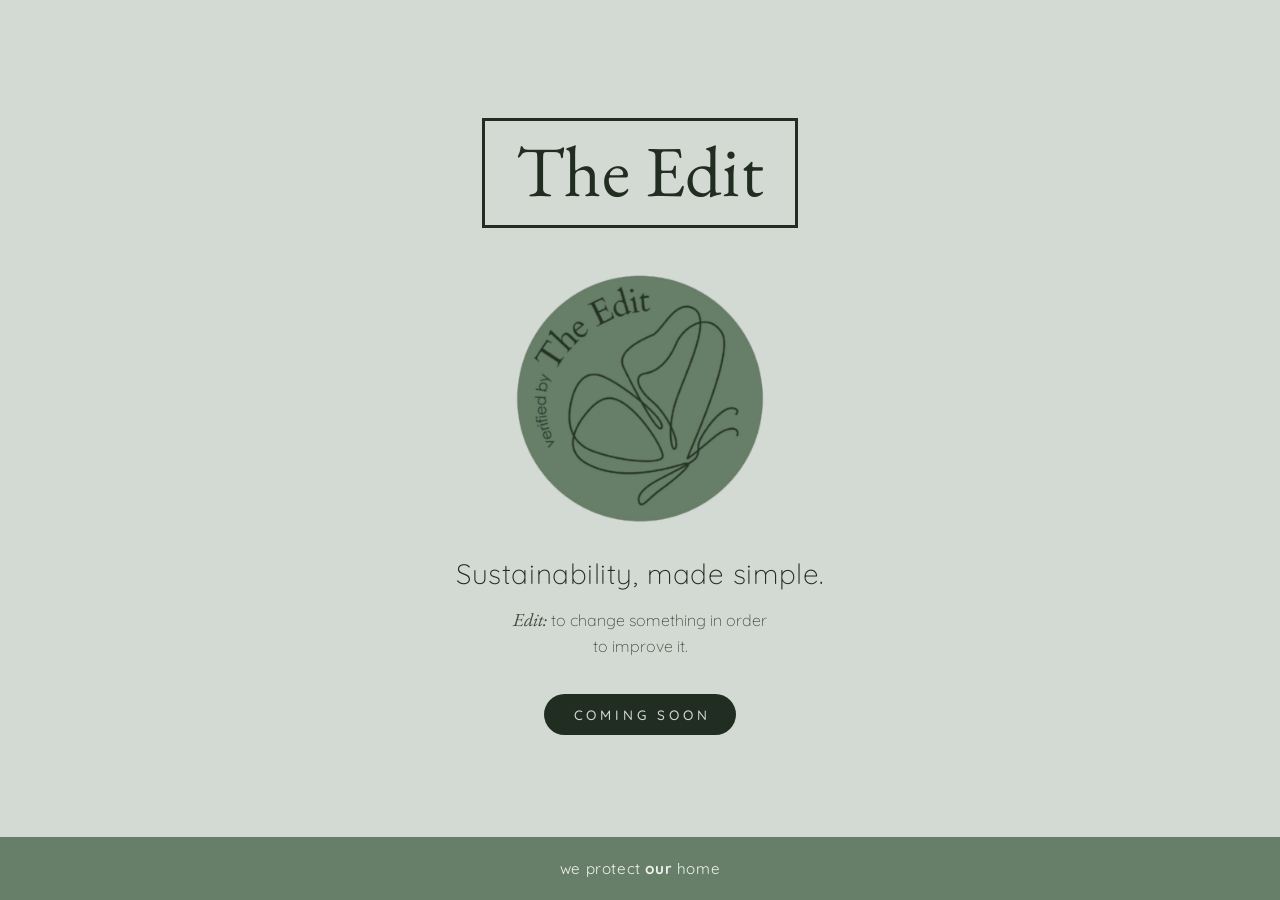
==== index.html @ 185026e1 "Coming soon page for The Edit Co-Authored-By: Claude Fable 5.2 <noreply@anthropic.com> Claude-Sessio" ====
<!doctype html>
<html lang="en">
<head>
<meta charset="utf-8">
<meta name="viewport" content="width=device-width, initial-scale=1">
<title>The Edit | Sustainability, made simple.</title>
<meta name="description" content="The Edit. Sustainability, made simple. Coming soon.">
<meta name="theme-color" content="#D3DAD4">
<link rel="icon" href="seal.png">
<link rel="preconnect" href="https://fonts.googleapis.com">
<link rel="preconnect" href="https://fonts.gstatic.com" crossorigin>
<link href="https://fonts.googleapis.com/css2?family=EB+Garamond:wght@400;500&family=Quicksand:wght@300;400;500&display=swap" rel="stylesheet">
<style>
  :root {
    --sage-pale: #D3DAD4;
    --sage: #677F68;
    --forest: #222D22;
  }
  * { box-sizing: border-box; }
  html, body { height: 100%; margin: 0; }
  body {
    background: var(--sage-pale);
    color: var(--forest);
    font-family: "Quicksand", "Segoe UI", system-ui, sans-serif;
    font-weight: 300;
    display: flex;
    flex-direction: column;
    min-height: 100vh;
  }
  main {
    flex: 1;
    display: flex;
    flex-direction: column;
    align-items: center;
    justify-content: center;
    text-align: center;
    padding: 48px 24px 32px;
  }
  .wordmark {
    font-family: "EB Garamond", Georgia, "Times New Roman", serif;
    font-size: clamp(2.6rem, 9vw, 4.5rem);
    line-height: 1;
    border: 3px solid var(--forest);
    padding: 0.18em 0.42em 0.26em;
    margin: 0;
    font-weight: 400;
    letter-spacing: 0.01em;
  }
  .seal {
    width: min(58vw, 260px);
    height: auto;
    margin: 40px 0 28px;
    border-radius: 50%;
  }
  .tagline {
    font-size: clamp(1.25rem, 4.6vw, 1.75rem);
    margin: 0 0 14px;
    letter-spacing: 0.02em;
  }
  .definition {
    max-width: 30ch;
    margin: 0 auto 34px;
    font-size: 1rem;
    line-height: 1.6;
    color: #3d4b3e;
  }
  .definition em { font-family: "EB Garamond", Georgia, serif; font-size: 1.15em; }
  .soon {
    display: inline-block;
    background: var(--forest);
    color: var(--sage-pale);
    font-size: 0.85rem;
    font-weight: 500;
    letter-spacing: 0.28em;
    text-transform: uppercase;
    padding: 12px 26px 12px 30px;
    border-radius: 999px;
  }
  footer {
    background: var(--sage);
    color: #eef2ee;
    text-align: center;
    padding: 22px 24px;
    font-size: 0.95rem;
    font-weight: 400;
    letter-spacing: 0.04em;
  }
  footer a { color: inherit; text-decoration: none; border-bottom: 1px solid rgba(238,242,238,.5); }
  footer span { display: block; margin-bottom: 6px; font-weight: 300; }
</style>
</head>
<body>
  <main>
    <h1 class="wordmark">The Edit</h1>
    <img class="seal" src="seal.png" width="260" height="260" alt="Verified by The Edit butterfly seal">
    <p class="tagline">Sustainability, made simple.</p>
    <p class="definition"><em>Edit:</em> to change something in order to improve it.</p>
    <div class="soon">Coming soon</div>
  </main>
  <footer>
    we protect <strong>our</strong> home
  </footer>
</body>
</html>
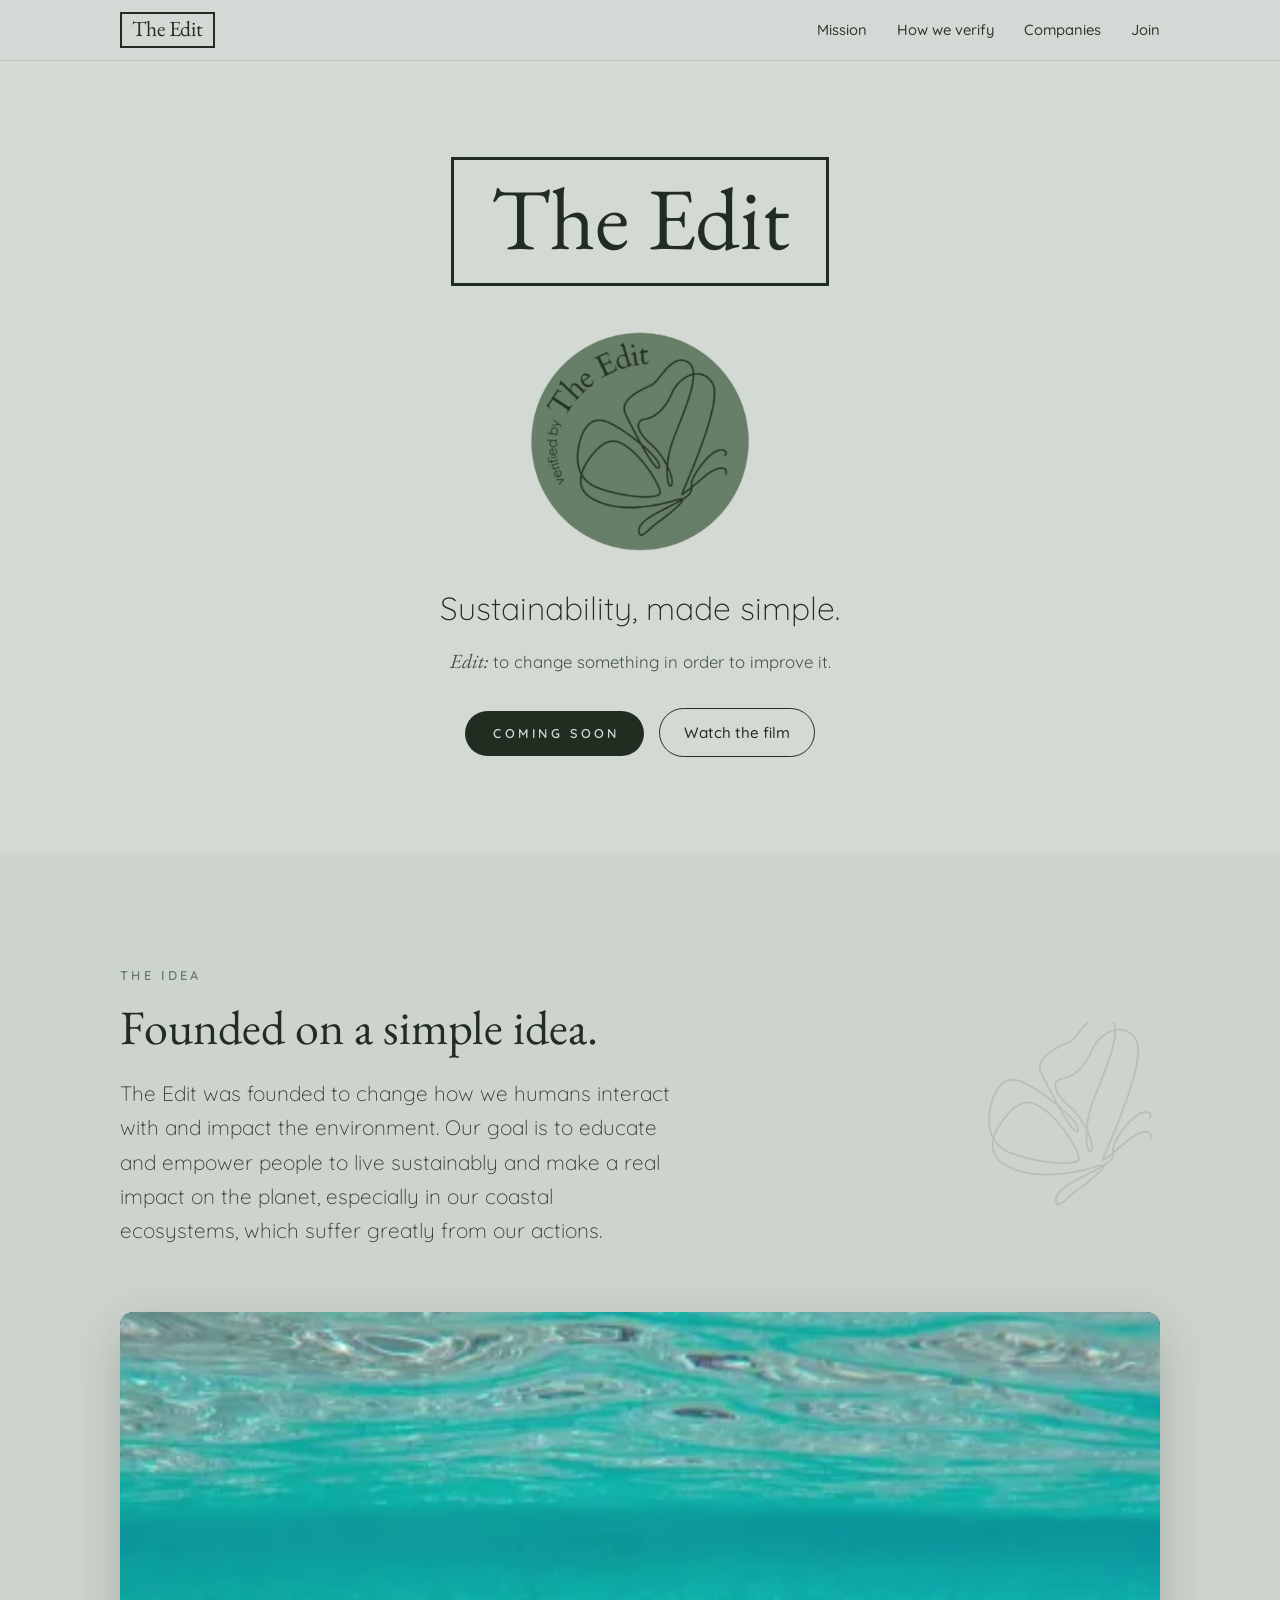
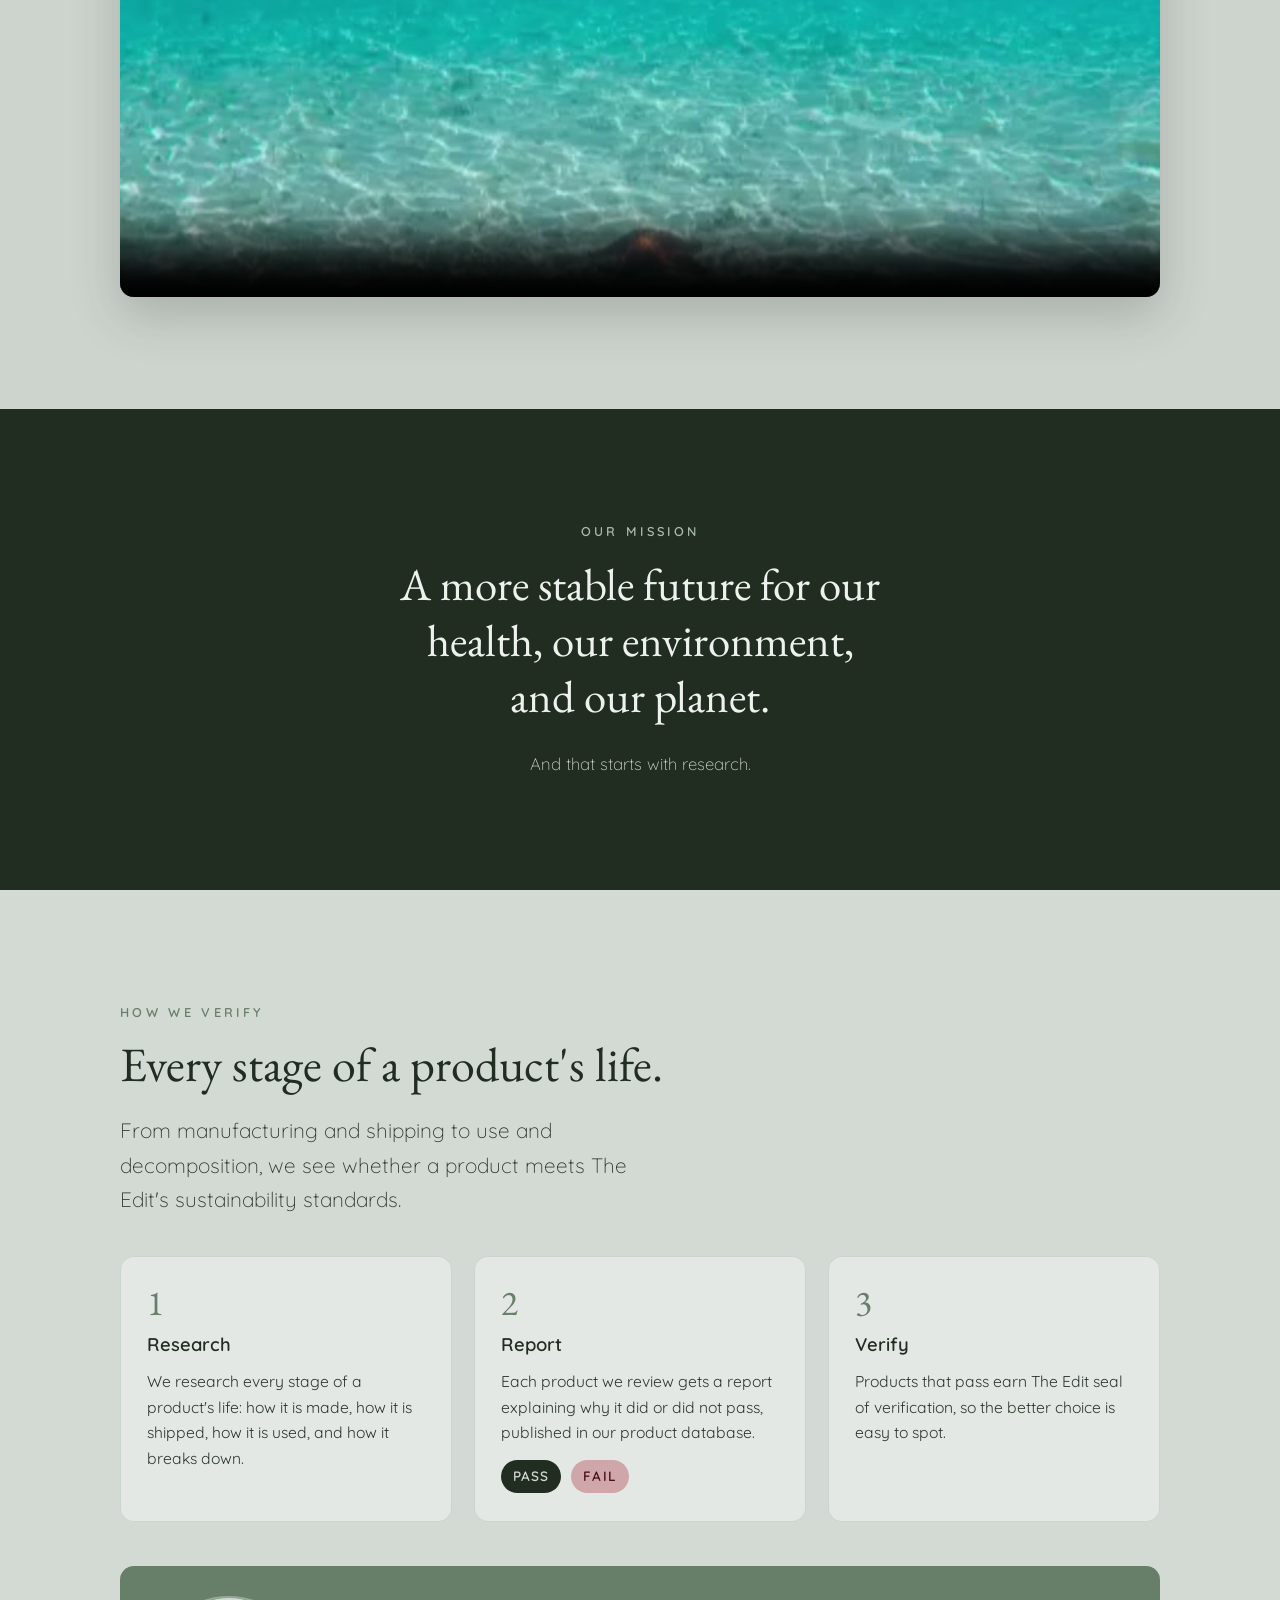
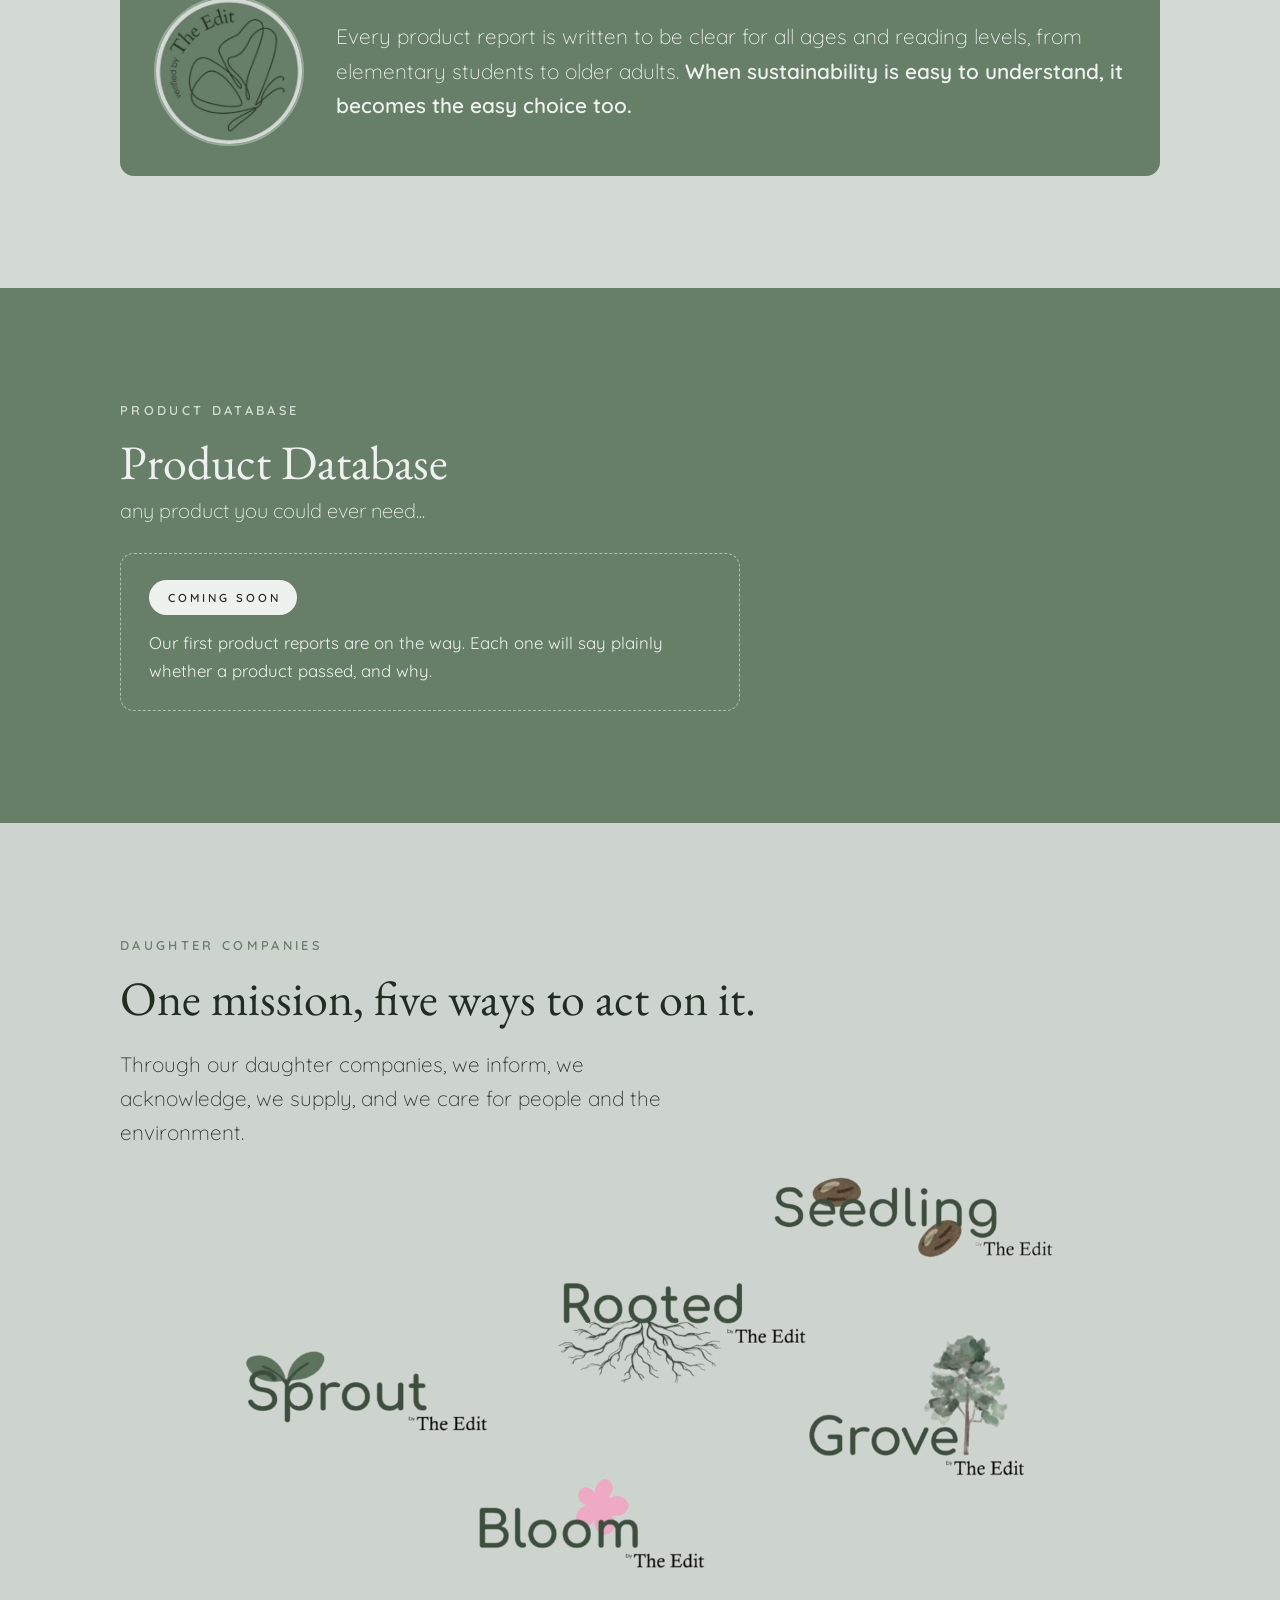
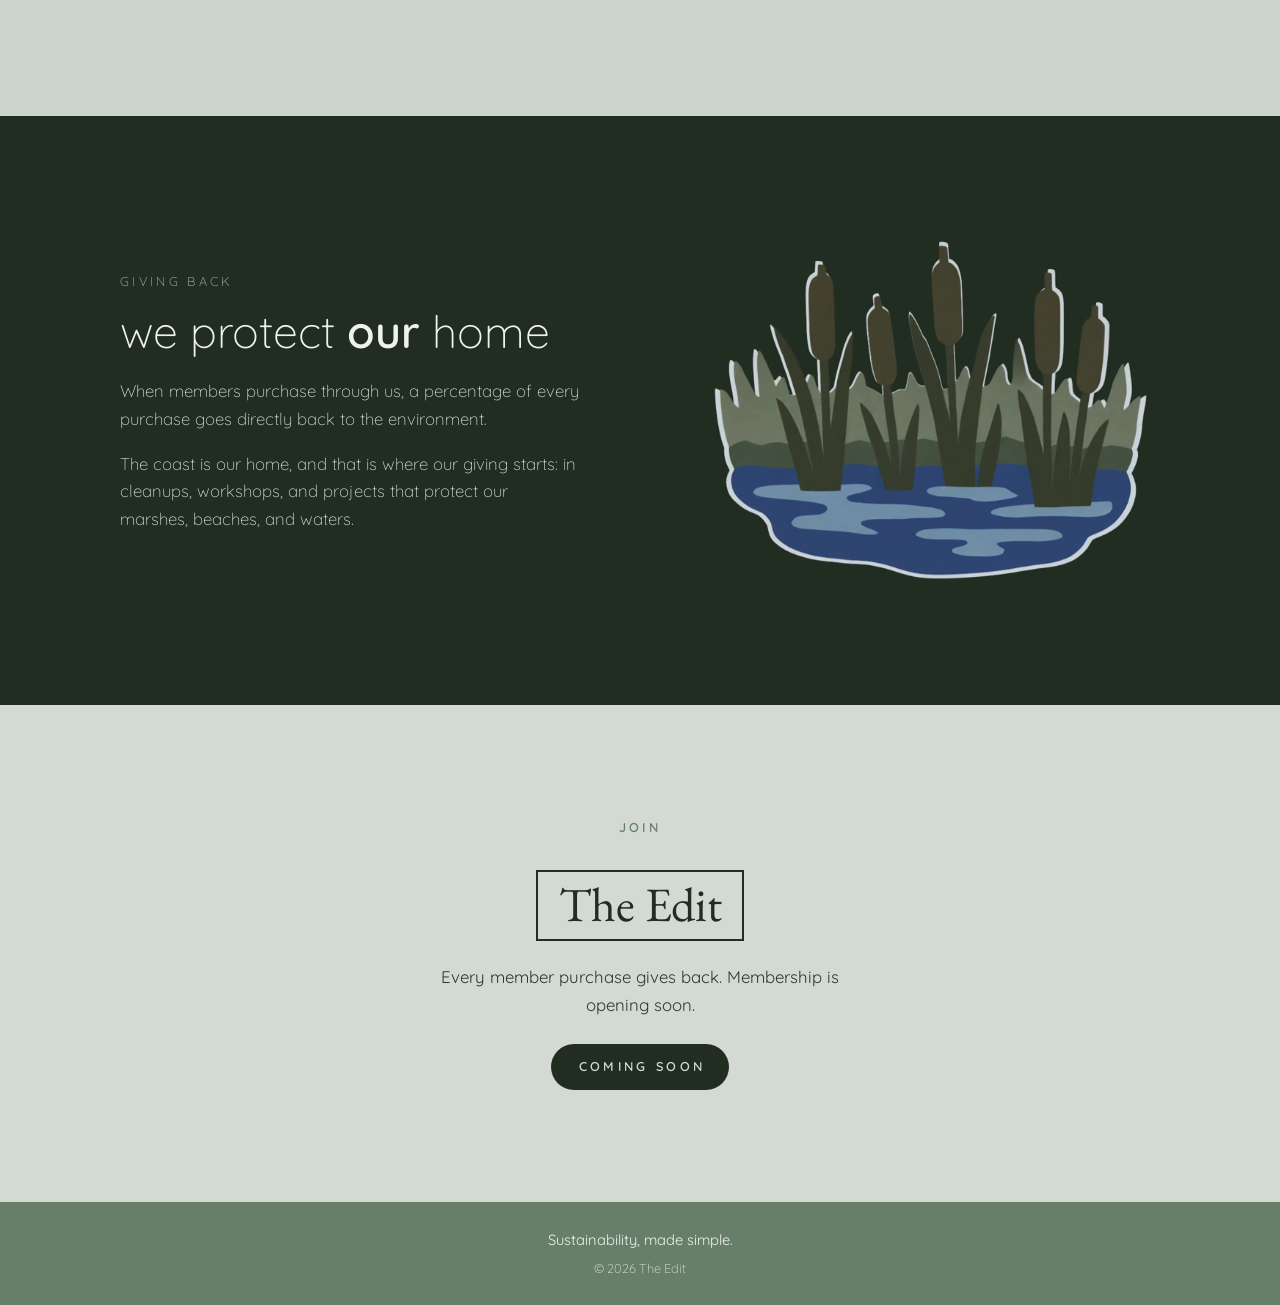
==== commit eb87e881: "Expand into a one-page site with the promo film Co-Authored-By: Claude Fable 5.2 <noreply@anthropic." ====
--- a/index.html
+++ b/index.html
@@ -4,101 +4,337 @@
 <meta charset="utf-8">
 <meta name="viewport" content="width=device-width, initial-scale=1">
 <title>The Edit | Sustainability, made simple.</title>
-<meta name="description" content="The Edit. Sustainability, made simple. Coming soon.">
+<meta name="description" content="The Edit researches every stage of a product's life and reports, in plain language, whether it meets our sustainability standards. Sustainability, made simple.">
 <meta name="theme-color" content="#D3DAD4">
+<meta property="og:title" content="The Edit | Sustainability, made simple.">
+<meta property="og:description" content="To edit is to change something in order to improve it. Coming soon.">
+<meta property="og:image" content="https://www.theeditearth.com/poster.jpg">
+<meta property="og:type" content="website">
 <link rel="icon" href="seal.png">
 <link rel="preconnect" href="https://fonts.googleapis.com">
 <link rel="preconnect" href="https://fonts.gstatic.com" crossorigin>
-<link href="https://fonts.googleapis.com/css2?family=EB+Garamond:wght@400;500&family=Quicksand:wght@300;400;500&display=swap" rel="stylesheet">
+<link href="https://fonts.googleapis.com/css2?family=EB+Garamond:ital,wght@0,400;0,500;1,400&family=Quicksand:wght@300;400;500;600&display=swap" rel="stylesheet">
 <style>
   :root {
     --sage-pale: #D3DAD4;
+    --sage-mist: #CDD4CE;
     --sage: #677F68;
     --forest: #222D22;
+    --ink: #2c382d;
+    --cream: #eef2ee;
+    --serif: "EB Garamond", Georgia, "Times New Roman", serif;
+    --sans: "Quicksand", "Segoe UI", system-ui, sans-serif;
   }
   * { box-sizing: border-box; }
-  html, body { height: 100%; margin: 0; }
+  html { scroll-behavior: smooth; }
   body {
+    margin: 0;
     background: var(--sage-pale);
+    color: var(--ink);
+    font-family: var(--sans);
+    font-weight: 400;
+    line-height: 1.65;
+    font-size: 1.05rem;
+  }
+  img, video { max-width: 100%; height: auto; display: block; }
+  a { color: inherit; }
+  .wrap { width: min(1040px, 100% - 48px); margin: 0 auto; }
+  section { padding: clamp(64px, 10vw, 112px) 0; }
+  h2 {
+    font-family: var(--serif);
+    font-weight: 400;
+    font-size: clamp(2rem, 5.5vw, 3rem);
+    line-height: 1.15;
+    margin: 0 0 20px;
     color: var(--forest);
-    font-family: "Quicksand", "Segoe UI", system-ui, sans-serif;
-    font-weight: 300;
-    display: flex;
-    flex-direction: column;
-    min-height: 100vh;
-  }
-  main {
-    flex: 1;
-    display: flex;
-    flex-direction: column;
-    align-items: center;
-    justify-content: center;
-    text-align: center;
-    padding: 48px 24px 32px;
-  }
+  }
+  .eyebrow {
+    font-size: 0.8rem;
+    font-weight: 600;
+    letter-spacing: 0.26em;
+    text-transform: uppercase;
+    color: var(--sage);
+    margin: 0 0 14px;
+  }
+  .lede { font-size: clamp(1.1rem, 2.6vw, 1.3rem); font-weight: 300; max-width: 46ch; }
+
+  /* Header */
+  header {
+    position: sticky; top: 0; z-index: 10;
+    background: rgba(211, 218, 212, 0.92);
+    backdrop-filter: blur(8px);
+    border-bottom: 1px solid rgba(34, 45, 34, 0.12);
+  }
+  header .wrap { display: flex; align-items: center; justify-content: space-between; gap: 16px; padding: 12px 0; }
+  .mark {
+    font-family: var(--serif);
+    font-size: 1.35rem; line-height: 1;
+    border: 2px solid var(--forest);
+    padding: 4px 10px 6px;
+    color: var(--forest);
+    text-decoration: none;
+    white-space: nowrap;
+  }
+  nav { display: flex; gap: clamp(14px, 3vw, 30px); font-size: 0.92rem; font-weight: 500; }
+  nav a { text-decoration: none; color: var(--ink); }
+  nav a:hover { color: var(--sage); }
+  @media (max-width: 640px) { nav a.opt { display: none; } }
+
+  /* Hero */
+  .hero { text-align: center; padding-top: clamp(56px, 9vw, 96px); padding-bottom: clamp(56px, 9vw, 96px); }
   .wordmark {
-    font-family: "EB Garamond", Georgia, "Times New Roman", serif;
-    font-size: clamp(2.6rem, 9vw, 4.5rem);
+    display: inline-block;
+    font-family: var(--serif);
+    font-weight: 400;
+    font-size: clamp(3rem, 11vw, 5.5rem);
     line-height: 1;
+    color: var(--forest);
     border: 3px solid var(--forest);
-    padding: 0.18em 0.42em 0.26em;
+    padding: 0.16em 0.42em 0.24em;
     margin: 0;
-    font-weight: 400;
-    letter-spacing: 0.01em;
-  }
-  .seal {
-    width: min(58vw, 260px);
-    height: auto;
-    margin: 40px 0 28px;
-    border-radius: 50%;
-  }
-  .tagline {
-    font-size: clamp(1.25rem, 4.6vw, 1.75rem);
-    margin: 0 0 14px;
-    letter-spacing: 0.02em;
-  }
-  .definition {
-    max-width: 30ch;
-    margin: 0 auto 34px;
-    font-size: 1rem;
-    line-height: 1.6;
-    color: #3d4b3e;
-  }
-  .definition em { font-family: "EB Garamond", Georgia, serif; font-size: 1.15em; }
-  .soon {
+  }
+  .hero .seal { width: min(52vw, 230px); border-radius: 50%; margin: 40px auto 26px; }
+  .tagline { font-size: clamp(1.4rem, 5vw, 2rem); font-weight: 300; margin: 0 0 10px; color: var(--forest); }
+  .definition { margin: 0 auto 30px; color: #46554a; }
+  .definition em { font-family: var(--serif); font-size: 1.2em; }
+  .pill {
     display: inline-block;
+    background: var(--forest); color: var(--sage-pale);
+    font-size: 0.8rem; font-weight: 600; letter-spacing: 0.26em; text-transform: uppercase;
+    padding: 12px 24px 12px 28px; border-radius: 999px;
+  }
+  .btn {
+    display: inline-block; text-decoration: none;
+    border: 1.5px solid var(--forest); color: var(--forest);
+    font-weight: 500; font-size: 0.95rem;
+    padding: 11px 24px; border-radius: 999px; margin-left: 10px;
+  }
+  .btn:hover { background: var(--forest); color: var(--sage-pale); }
+  @media (max-width: 420px) { .btn { margin: 14px 0 0; } .hero .actions { display: flex; flex-direction: column; align-items: center; } }
+
+  /* Idea + video */
+  .idea { background: var(--sage-mist); }
+  .idea .grid { display: grid; grid-template-columns: 1fr 180px; gap: 40px; align-items: center; }
+  @media (max-width: 720px) { .idea .grid { grid-template-columns: 1fr; } .idea .butterfly { display: none; } }
+  .video-frame {
+    margin-top: 44px;
+    border-radius: 14px; overflow: hidden;
     background: var(--forest);
-    color: var(--sage-pale);
-    font-size: 0.85rem;
-    font-weight: 500;
-    letter-spacing: 0.28em;
-    text-transform: uppercase;
-    padding: 12px 26px 12px 30px;
-    border-radius: 999px;
-  }
-  footer {
-    background: var(--sage);
-    color: #eef2ee;
-    text-align: center;
-    padding: 22px 24px;
-    font-size: 0.95rem;
-    font-weight: 400;
-    letter-spacing: 0.04em;
-  }
-  footer a { color: inherit; text-decoration: none; border-bottom: 1px solid rgba(238,242,238,.5); }
-  footer span { display: block; margin-bottom: 6px; font-weight: 300; }
+    box-shadow: 0 18px 50px rgba(34, 45, 34, 0.22);
+  }
+  .video-frame video { width: 100%; aspect-ratio: 16 / 9; }
+
+  /* Mission */
+  .mission { background: var(--forest); color: var(--cream); text-align: center; }
+  .mission .eyebrow { color: #a9bcaa; }
+  .mission blockquote {
+    font-family: var(--serif);
+    font-size: clamp(1.7rem, 5vw, 2.8rem);
+    line-height: 1.25; margin: 0 auto; max-width: 22ch;
+  }
+  .mission p.sub { margin: 26px auto 0; max-width: 52ch; font-weight: 300; color: #cfd8d0; }
+
+  /* Verify */
+  .steps { display: grid; grid-template-columns: repeat(3, 1fr); gap: 22px; margin-top: 40px; }
+  @media (max-width: 800px) { .steps { grid-template-columns: 1fr; } }
+  .step {
+    background: rgba(255, 255, 255, 0.38);
+    border: 1px solid rgba(34, 45, 34, 0.1);
+    border-radius: 14px; padding: 28px 26px;
+  }
+  .step .num { font-family: var(--serif); font-size: 2.2rem; line-height: 1; color: var(--sage); }
+  .step h3 { margin: 10px 0 8px; font-size: 1.15rem; font-weight: 600; color: var(--forest); }
+  .step p { margin: 0; font-size: 0.98rem; }
+  .verdicts { display: flex; gap: 10px; margin-top: 14px; font-weight: 600; font-size: 0.85rem; letter-spacing: 0.08em; text-transform: uppercase; }
+  .verdicts span { padding: 5px 12px; border-radius: 999px; }
+  .pass { background: var(--forest); color: var(--sage-pale); }
+  .fail { background: #cfa6aa; color: #4a0f17; }
+  .plain {
+    margin-top: 44px; display: grid; grid-template-columns: 150px 1fr; gap: 32px; align-items: center;
+    background: var(--sage); color: var(--cream); border-radius: 14px; padding: 30px 34px;
+  }
+  .plain img { border-radius: 50%; border: 2px solid rgba(238, 242, 238, 0.35); }
+  .plain p { margin: 0; font-size: clamp(1.1rem, 2.6vw, 1.3rem); font-weight: 300; }
+  .plain strong { font-weight: 600; }
+  @media (max-width: 640px) { .plain { grid-template-columns: 1fr; text-align: center; } .plain img { width: 130px; margin: 0 auto; } }
+
+  /* Database */
+  .database { background: var(--sage); color: var(--cream); }
+  .database h2 { color: var(--cream); margin-bottom: 4px; }
+  .database .eyebrow { color: #d5dfd6; }
+  .database .sub { font-size: 1.25rem; font-weight: 300; margin: 0 0 26px; }
+  .soon-card {
+    border: 1.5px dashed rgba(238, 242, 238, 0.55); border-radius: 14px;
+    padding: 26px 28px; max-width: 620px;
+  }
+  .soon-card p { margin: 0; }
+  .soon-card .pill { background: var(--cream); color: var(--forest); margin-bottom: 14px; padding: 8px 16px 8px 19px; font-size: 0.72rem; }
+
+  /* Daughter companies */
+  .daughters { background: var(--sage-mist); }
+  .daughters img { margin: 26px auto 0; width: min(100%, 900px); }
+  .verbs { display: flex; flex-wrap: wrap; gap: 10px; margin-top: 18px; padding: 0; list-style: none; }
+  .verbs li { border: 1.5px solid var(--sage); color: var(--forest); border-radius: 999px; padding: 6px 18px; font-weight: 500; font-size: 0.95rem; }
+
+  /* Home / giving */
+  .home { background: var(--forest); color: var(--cream); }
+  .home .grid { display: grid; grid-template-columns: 1.2fr 1fr; gap: 40px; align-items: center; }
+  @media (max-width: 760px) { .home .grid { grid-template-columns: 1fr; } .home img { width: 70%; margin: 0 auto; } }
+  .home h2 { color: var(--cream); font-family: var(--sans); font-weight: 300; font-size: clamp(1.8rem, 5.4vw, 2.8rem); }
+  .home h2 strong { font-weight: 600; }
+  .home p { font-weight: 300; color: #cfd8d0; max-width: 46ch; }
+  .home .eyebrow { color: #a9bcaa; }
+
+  /* Join */
+  .join { text-align: center; }
+  .join .mark-lg {
+    display: inline-block; font-family: var(--serif); font-size: clamp(2rem, 7vw, 3rem); line-height: 1;
+    border: 2.5px solid var(--forest); padding: 0.16em 0.42em 0.24em; color: var(--forest); margin: 6px 0 22px;
+  }
+  .join p { max-width: 44ch; margin: 0 auto 26px; }
+
+  footer { background: var(--sage); color: var(--cream); text-align: center; padding: 26px 24px; font-size: 0.92rem; }
+  footer p { margin: 0; }
+  footer .small { margin-top: 6px; font-size: 0.8rem; font-weight: 300; opacity: 0.85; }
 </style>
 </head>
 <body>
-  <main>
-    <h1 class="wordmark">The Edit</h1>
-    <img class="seal" src="seal.png" width="260" height="260" alt="Verified by The Edit butterfly seal">
-    <p class="tagline">Sustainability, made simple.</p>
-    <p class="definition"><em>Edit:</em> to change something in order to improve it.</p>
-    <div class="soon">Coming soon</div>
-  </main>
-  <footer>
-    we protect <strong>our</strong> home
-  </footer>
+
+<header>
+  <div class="wrap">
+    <a class="mark" href="#top">The Edit</a>
+    <nav aria-label="Sections">
+      <a href="#mission">Mission</a>
+      <a href="#verify">How we verify</a>
+      <a class="opt" href="#companies">Companies</a>
+      <a href="#join">Join</a>
+    </nav>
+  </div>
+</header>
+
+<main id="top">
+
+  <section class="hero">
+    <div class="wrap">
+      <h1 class="wordmark">The Edit</h1>
+      <img class="seal" src="seal.png" width="230" height="230" alt="Verified by The Edit butterfly seal">
+      <p class="tagline">Sustainability, made simple.</p>
+      <p class="definition"><em>Edit:</em> to change something in order to improve it.</p>
+      <div class="actions">
+        <span class="pill">Coming soon</span>
+        <a class="btn" href="#watch">Watch the film</a>
+      </div>
+    </div>
+  </section>
+
+  <section class="idea" id="watch">
+    <div class="wrap">
+      <div class="grid">
+        <div>
+          <p class="eyebrow">The idea</p>
+          <h2>Founded on a simple idea.</h2>
+          <p class="lede">The Edit was founded to change how we humans interact with and impact the environment. Our goal is to educate and empower people to live sustainably and make a real impact on the planet, especially in our coastal ecosystems, which suffer greatly from our actions.</p>
+        </div>
+        <img class="butterfly" src="butterfly.png" width="180" height="189" alt="" aria-hidden="true">
+      </div>
+      <div class="video-frame">
+        <video controls preload="metadata" playsinline poster="poster.jpg">
+          <source src="the-edit.mp4" type="video/mp4">
+        </video>
+      </div>
+    </div>
+  </section>
+
+  <section class="mission" id="mission">
+    <div class="wrap">
+      <p class="eyebrow">Our mission</p>
+      <blockquote>A more stable future for our health, our environment, and our planet.</blockquote>
+      <p class="sub">And that starts with research.</p>
+    </div>
+  </section>
+
+  <section id="verify">
+    <div class="wrap">
+      <p class="eyebrow">How we verify</p>
+      <h2>Every stage of a product's life.</h2>
+      <p class="lede">From manufacturing and shipping to use and decomposition, we see whether a product meets The Edit's sustainability standards.</p>
+
+      <div class="steps">
+        <div class="step">
+          <div class="num">1</div>
+          <h3>Research</h3>
+          <p>We research every stage of a product's life: how it is made, how it is shipped, how it is used, and how it breaks down.</p>
+        </div>
+        <div class="step">
+          <div class="num">2</div>
+          <h3>Report</h3>
+          <p>Each product we review gets a report explaining why it did or did not pass, published in our product database.</p>
+          <div class="verdicts"><span class="pass">Pass</span><span class="fail">Fail</span></div>
+        </div>
+        <div class="step">
+          <div class="num">3</div>
+          <h3>Verify</h3>
+          <p>Products that pass earn The Edit seal of verification, so the better choice is easy to spot.</p>
+        </div>
+      </div>
+
+      <div class="plain">
+        <img src="seal.png" width="150" height="150" alt="The Edit seal of verification">
+        <p>Every product report is written to be clear for all ages and reading levels, from elementary students to older adults. <strong>When sustainability is easy to understand, it becomes the easy choice too.</strong></p>
+      </div>
+    </div>
+  </section>
+
+  <section class="database" id="database">
+    <div class="wrap">
+      <p class="eyebrow">Product database</p>
+      <h2>Product Database</h2>
+      <p class="sub">any product you could ever need...</p>
+      <div class="soon-card">
+        <span class="pill">Coming soon</span>
+        <p>Our first product reports are on the way. Each one will say plainly whether a product passed, and why.</p>
+      </div>
+    </div>
+  </section>
+
+  <section class="daughters" id="companies">
+    <div class="wrap">
+      <p class="eyebrow">Daughter companies</p>
+      <h2>One mission, five ways to act on it.</h2>
+      <p class="lede">Through our daughter companies, we inform, we acknowledge, we supply, and we care for people and the environment.</p>
+      <img src="daughter-companies.png" width="1400" height="666" alt="Sprout by The Edit, Rooted by The Edit, Seedling by The Edit, Grove by The Edit, and Bloom by The Edit">
+    </div>
+  </section>
+
+  <section class="home" id="home">
+    <div class="wrap">
+      <div class="grid">
+        <div>
+          <p class="eyebrow">Giving back</p>
+          <h2>we protect <strong>our</strong> home</h2>
+          <p>When members purchase through us, a percentage of every purchase goes directly back to the environment.</p>
+          <p>The coast is our home, and that is where our giving starts: in cleanups, workshops, and projects that protect our marshes, beaches, and waters.</p>
+        </div>
+        <img src="marsh.png" width="620" height="498" alt="Illustration of cattails growing in a coastal marsh">
+      </div>
+    </div>
+  </section>
+
+  <section class="join" id="join">
+    <div class="wrap">
+      <p class="eyebrow">Join</p>
+      <div class="mark-lg">The Edit</div>
+      <p>Every member purchase gives back. Membership is opening soon.</p>
+      <span class="pill">Coming soon</span>
+    </div>
+  </section>
+
+</main>
+
+<footer>
+  <p>Sustainability, made simple.</p>
+  <p class="small">&copy; 2026 The Edit</p>
+</footer>
+
 </body>
 </html>
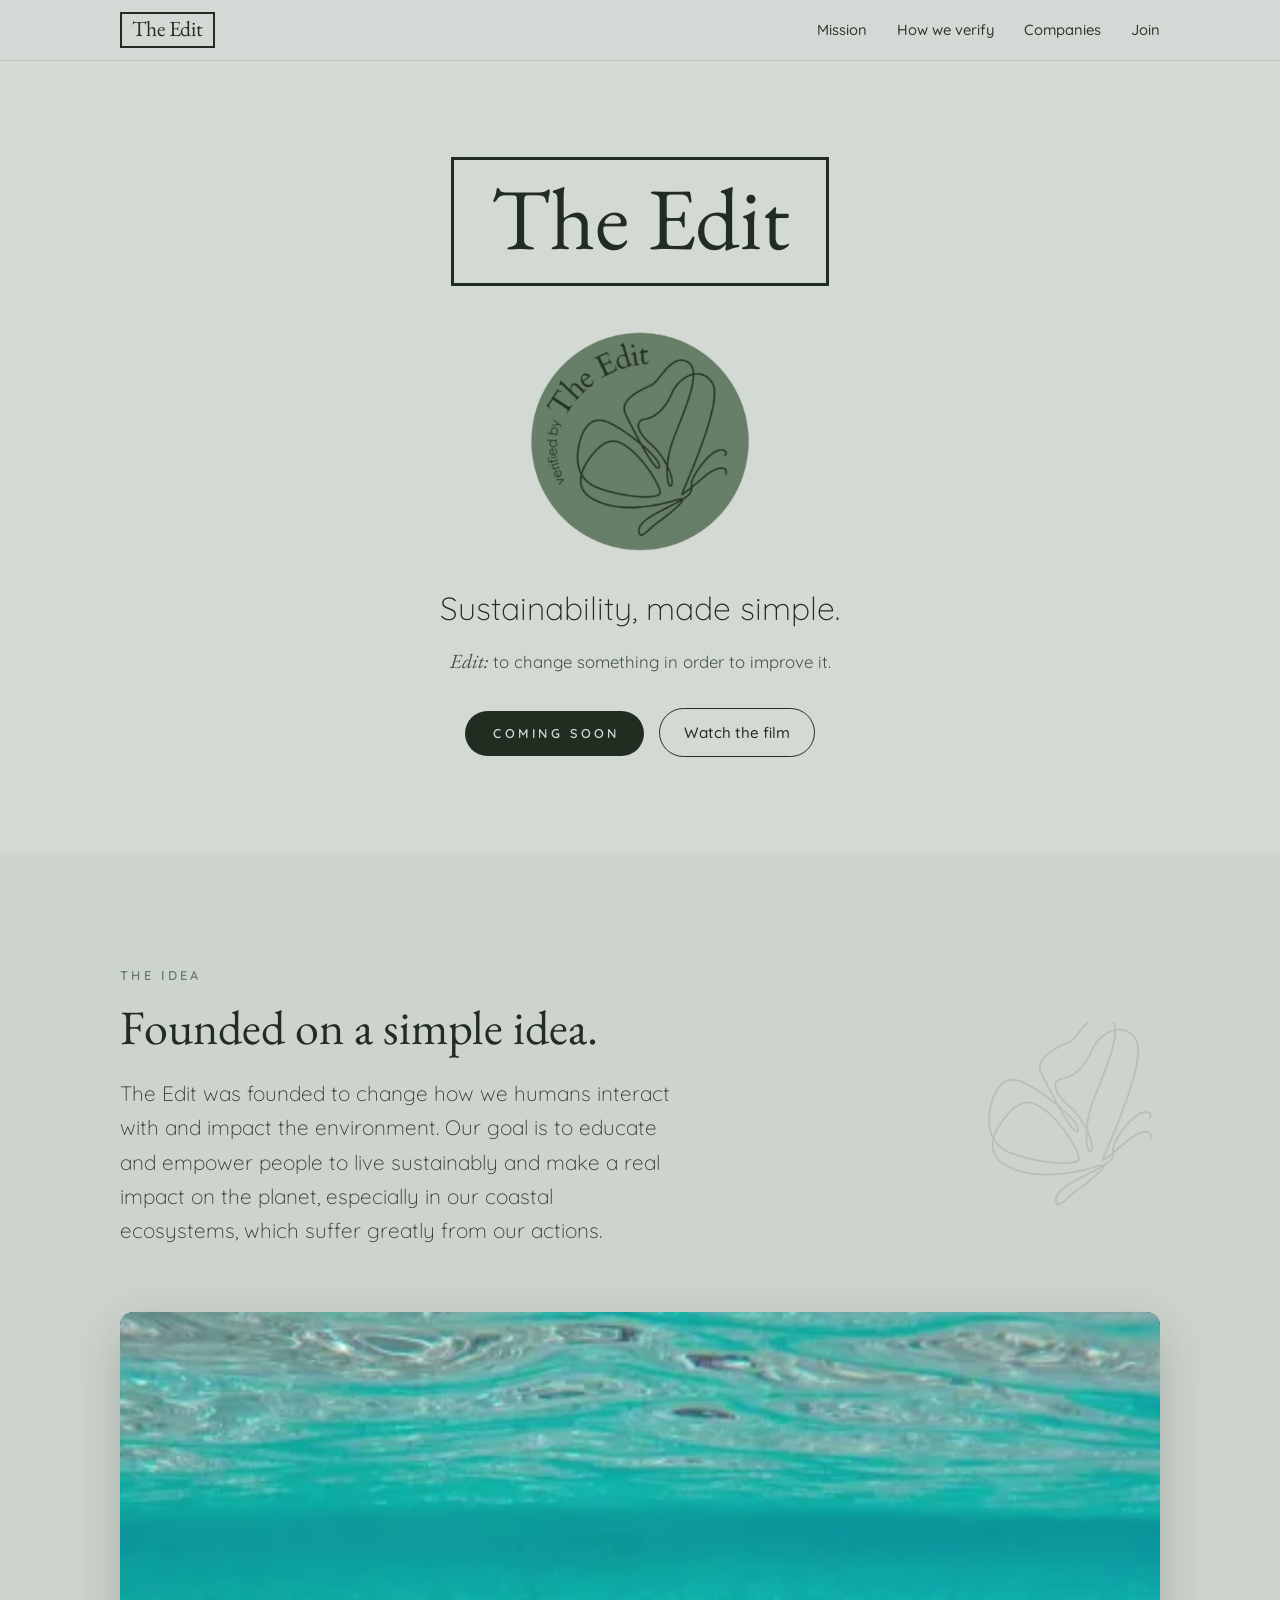
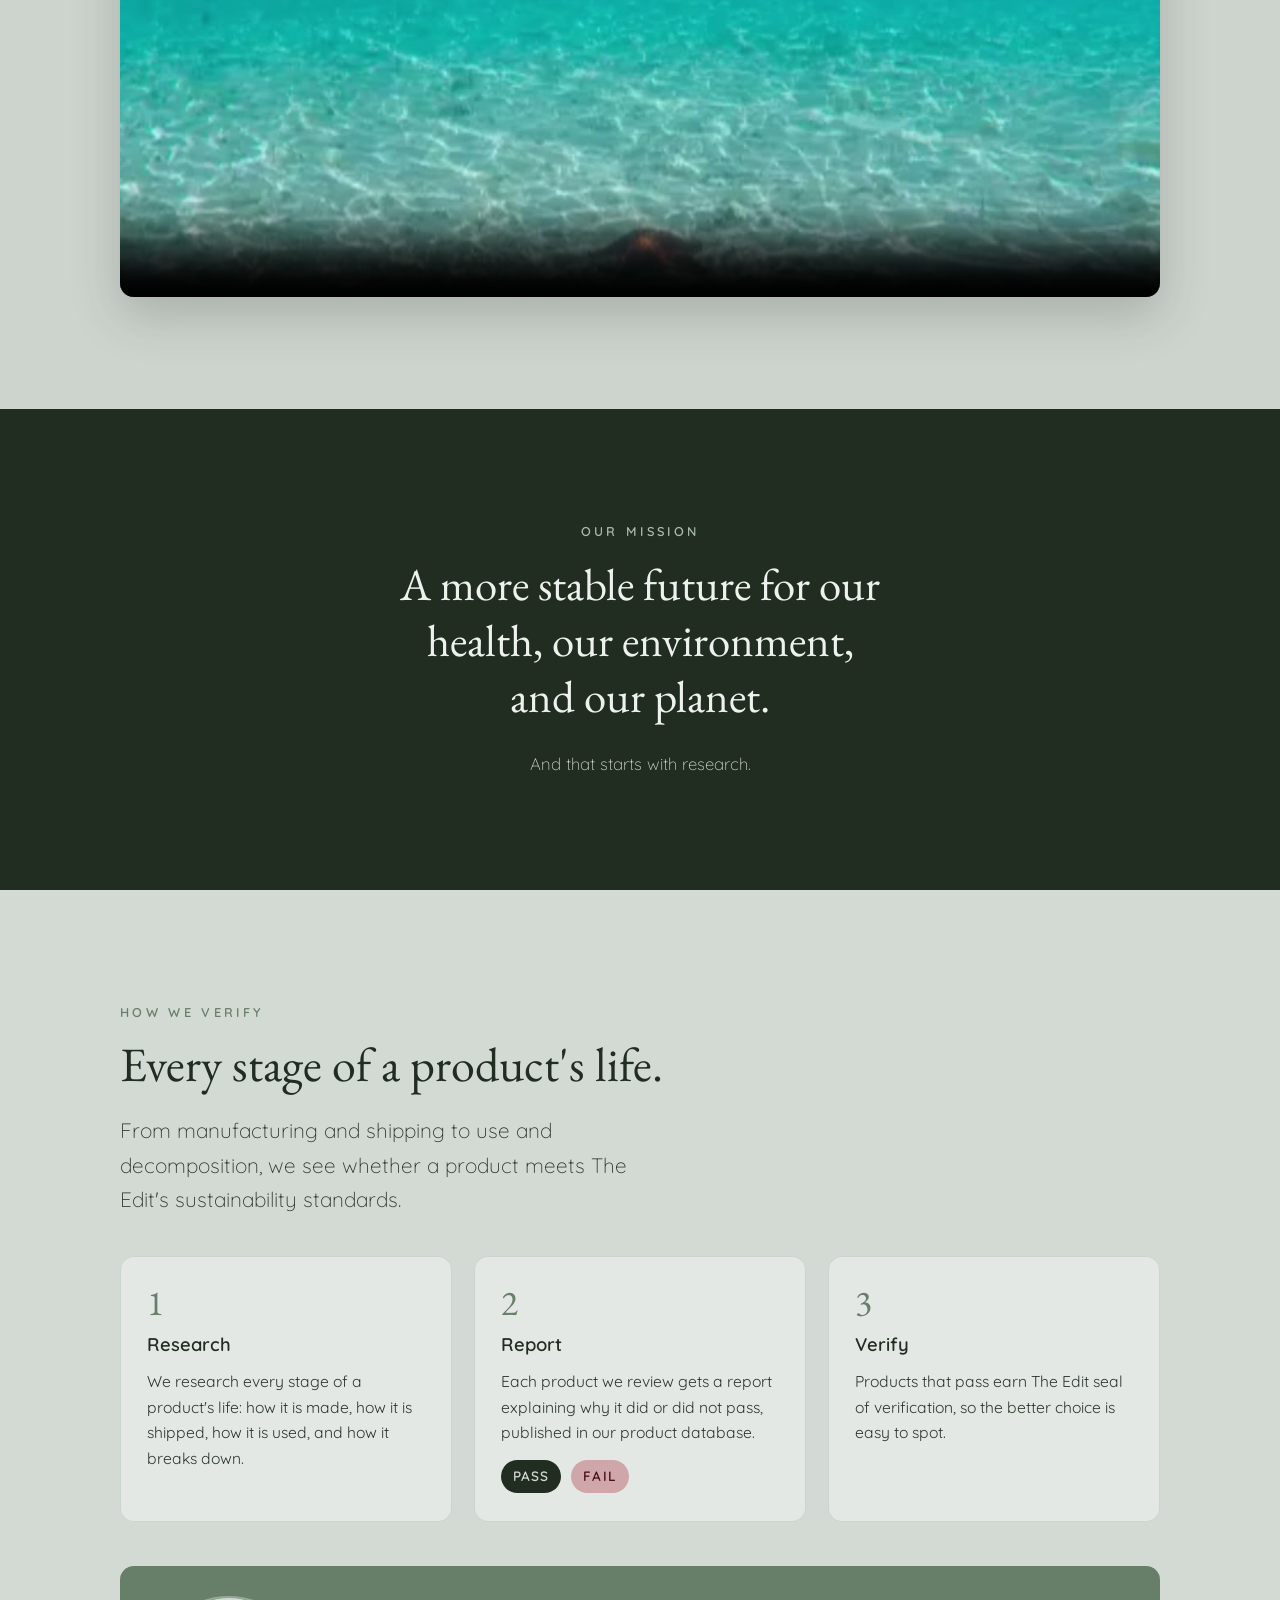
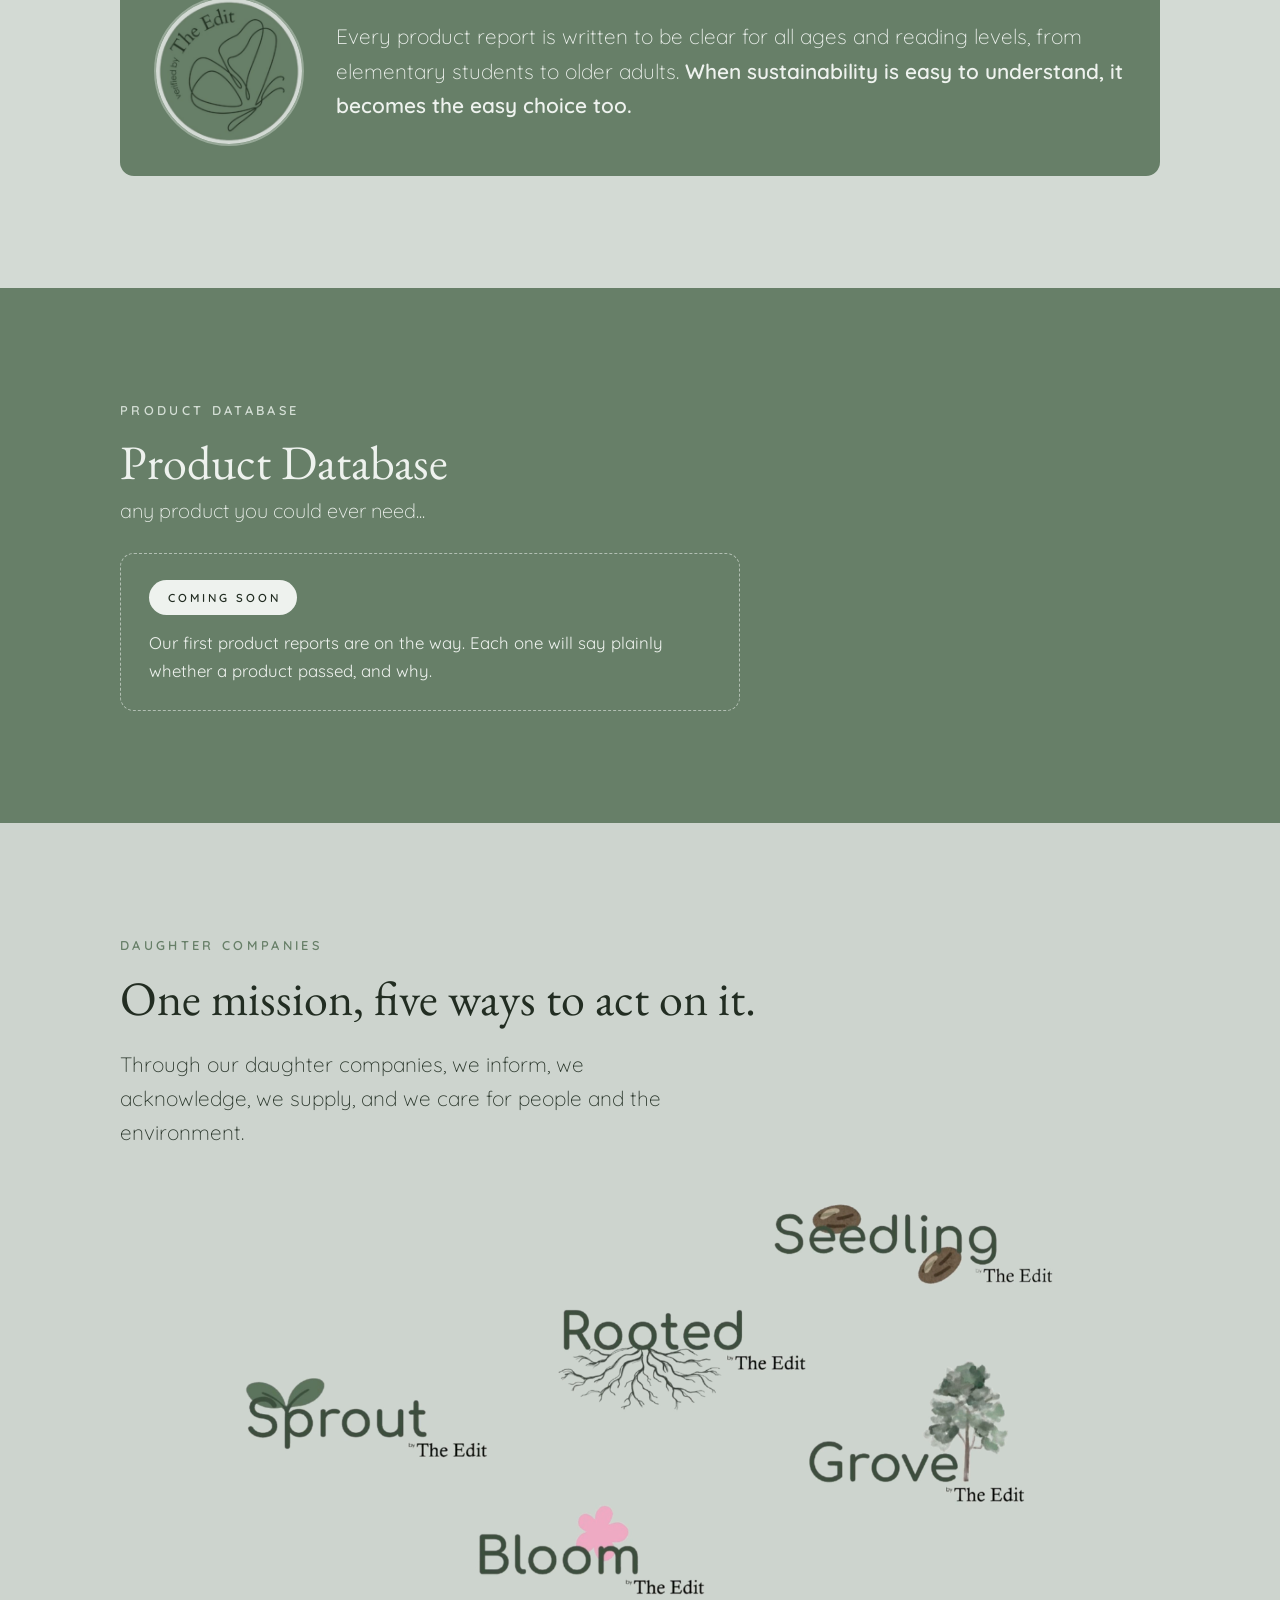
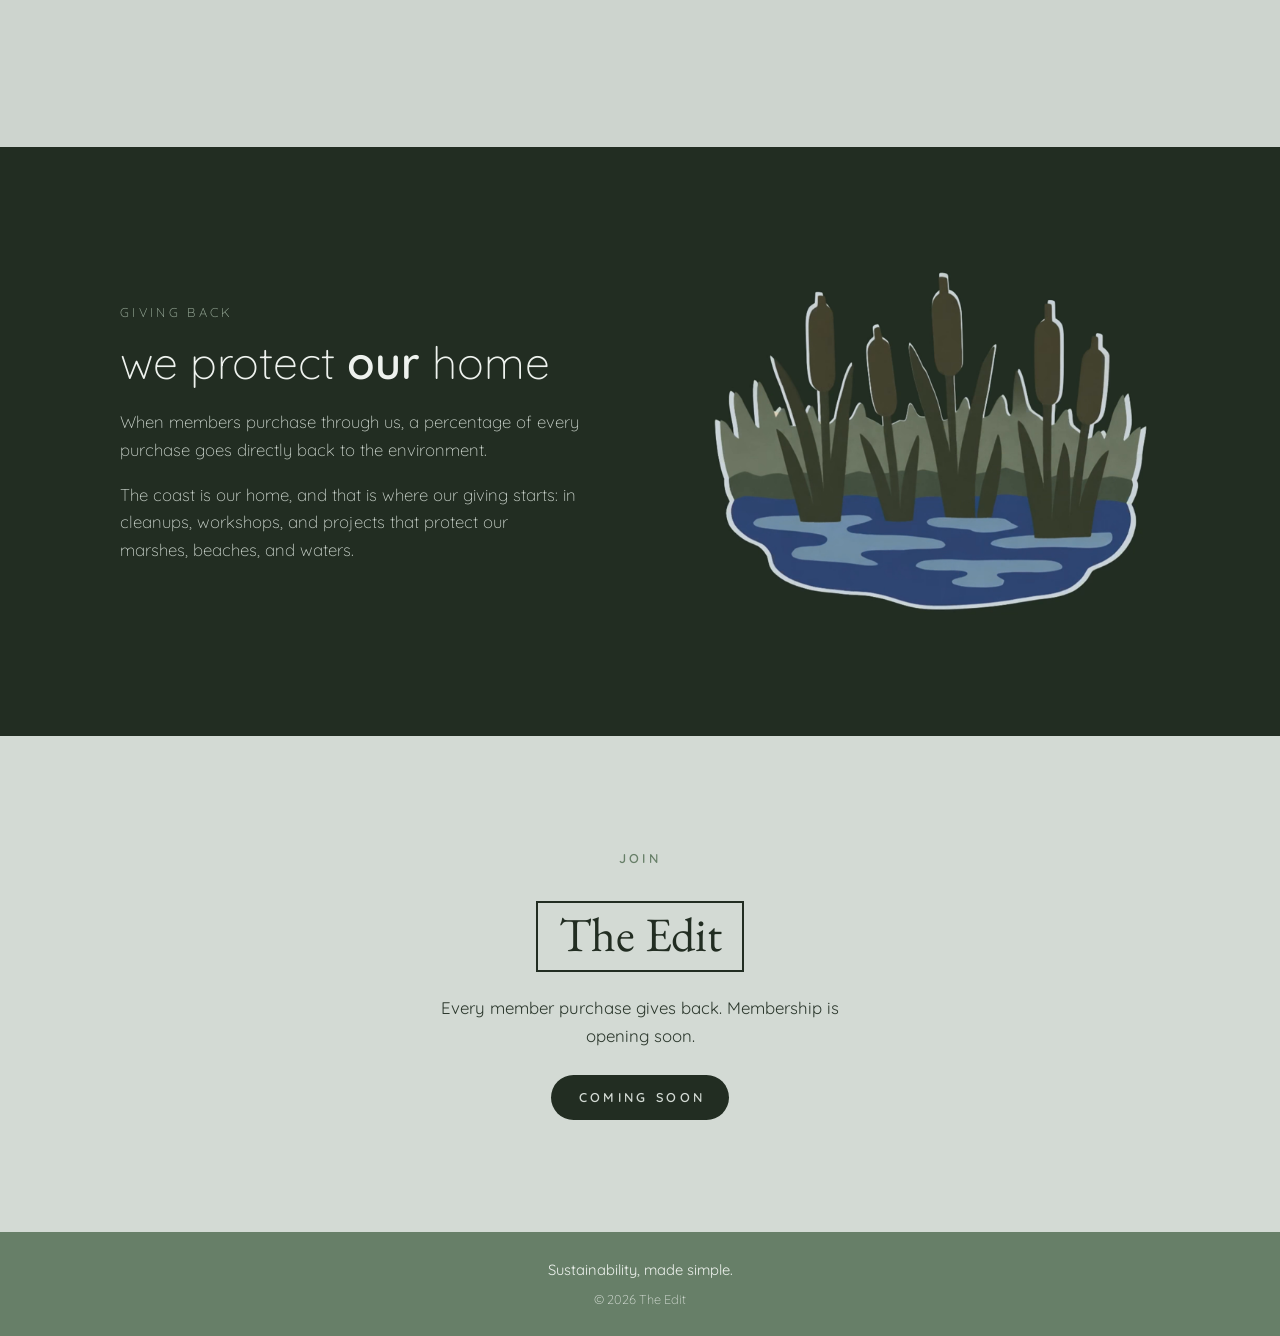
==== commit 27ec44f1: "Fix daughter companies image crop Co-Authored-By: Claude Fable 5.2 <noreply@anthropic.com> Claude-Se" ====
--- a/index.html
+++ b/index.html
@@ -302,7 +302,7 @@
       <p class="eyebrow">Daughter companies</p>
       <h2>One mission, five ways to act on it.</h2>
       <p class="lede">Through our daughter companies, we inform, we acknowledge, we supply, and we care for people and the environment.</p>
-      <img src="daughter-companies.png" width="1400" height="666" alt="Sprout by The Edit, Rooted by The Edit, Seedling by The Edit, Grove by The Edit, and Bloom by The Edit">
+      <img src="daughter-companies.png?v=2" width="1400" height="714" alt="Sprout by The Edit, Rooted by The Edit, Seedling by The Edit, Grove by The Edit, and Bloom by The Edit">
     </div>
   </section>
 
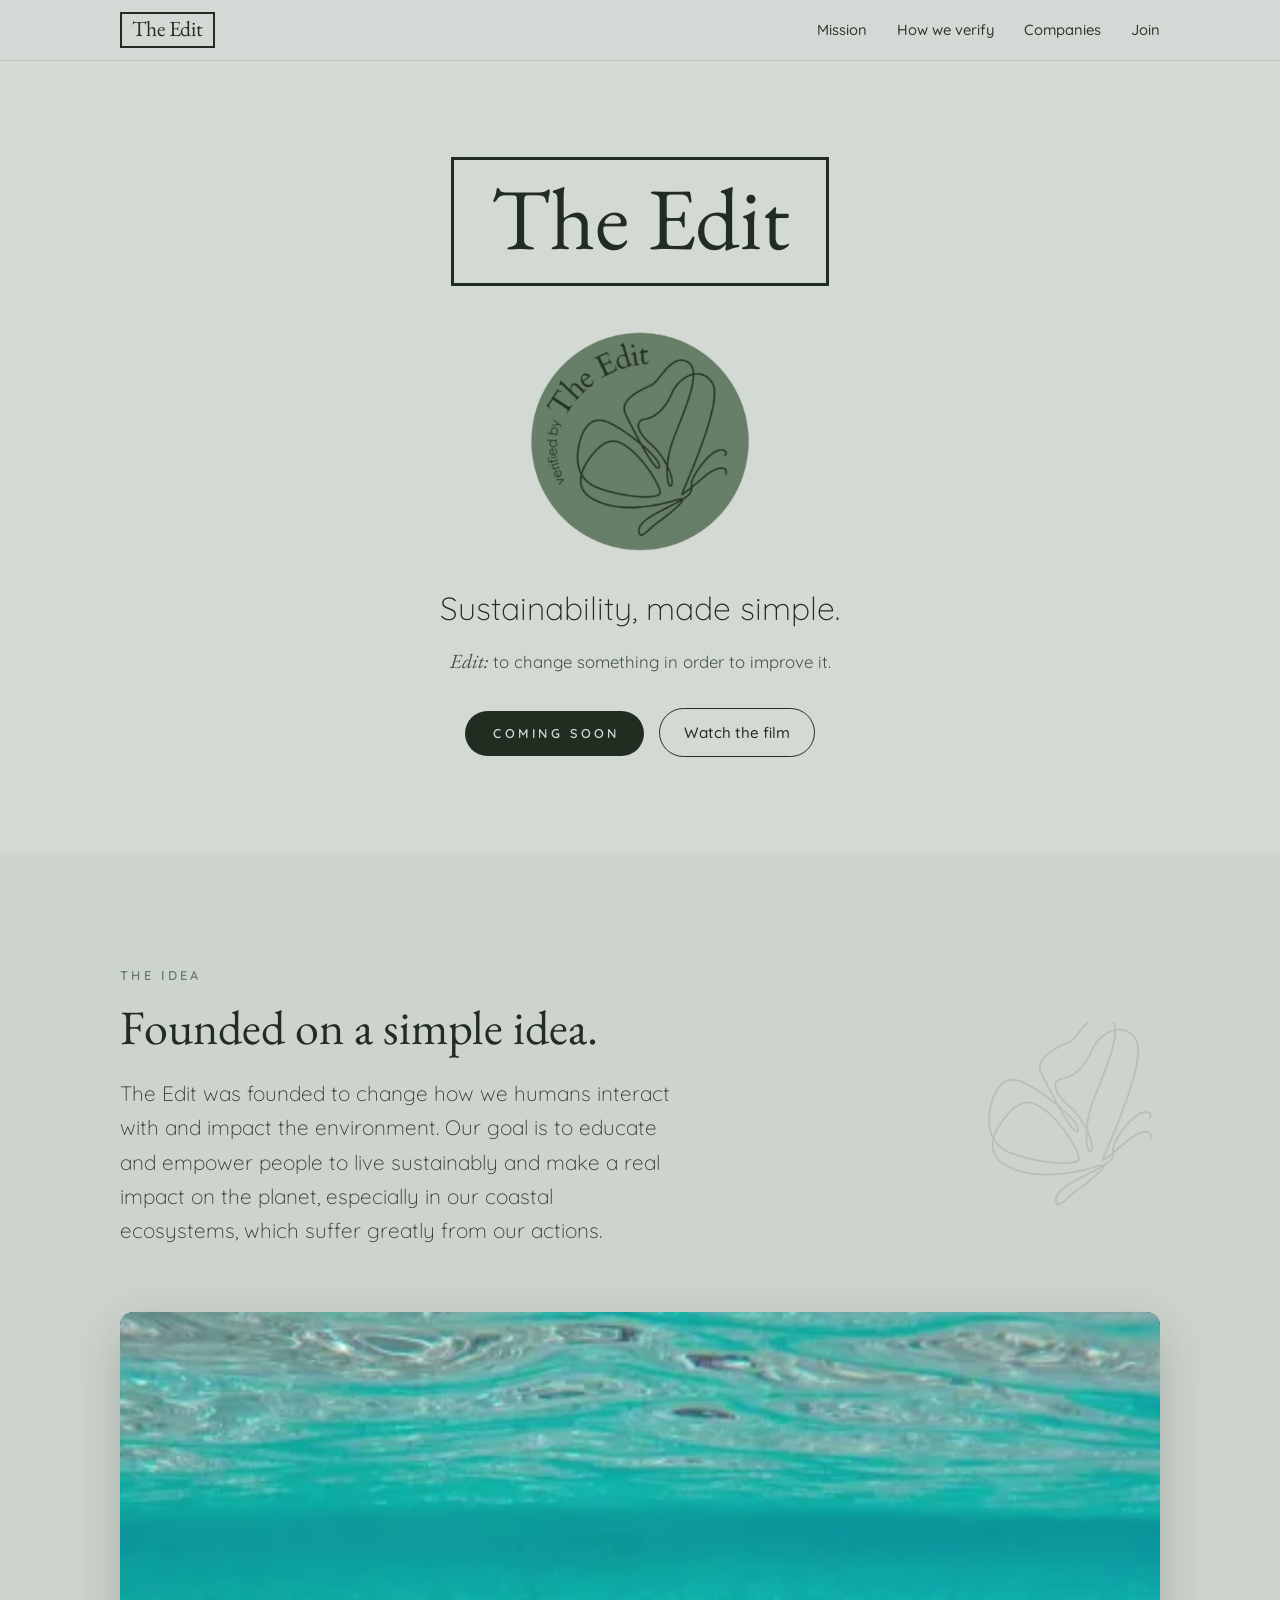
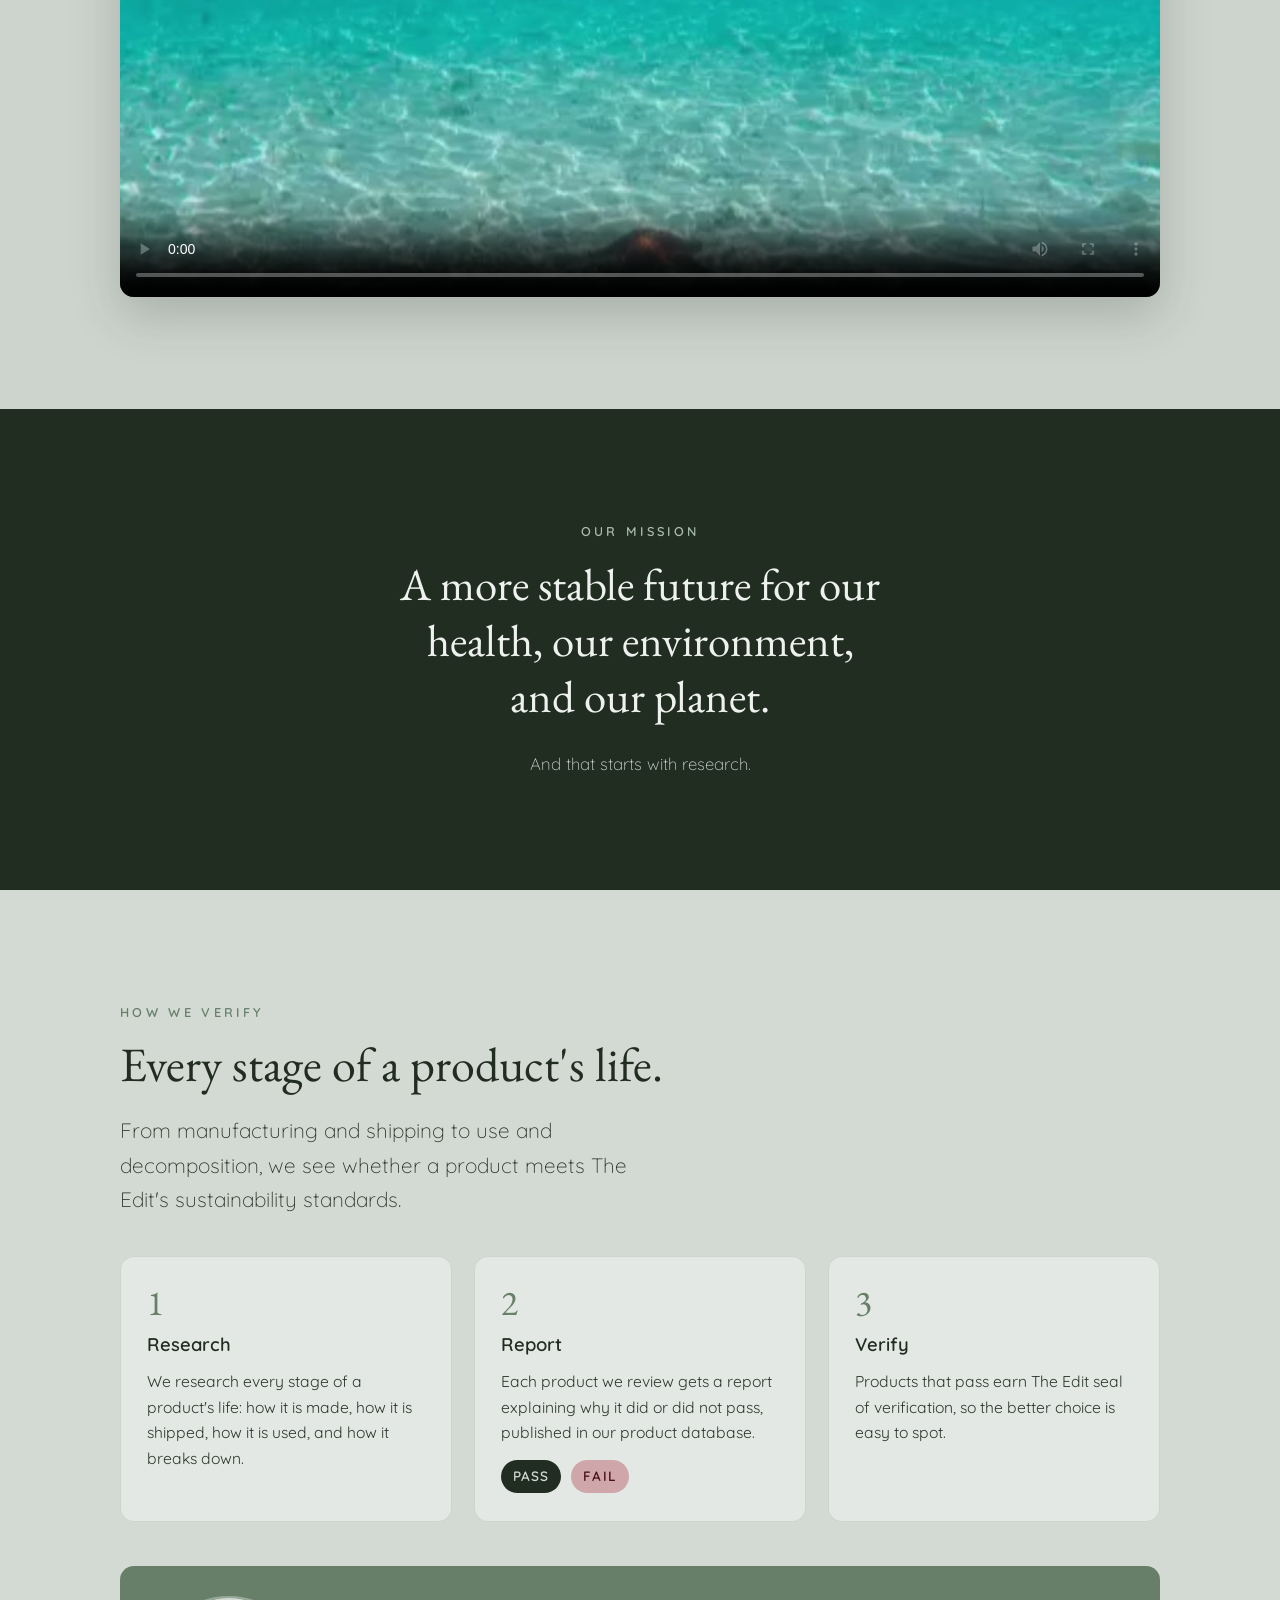
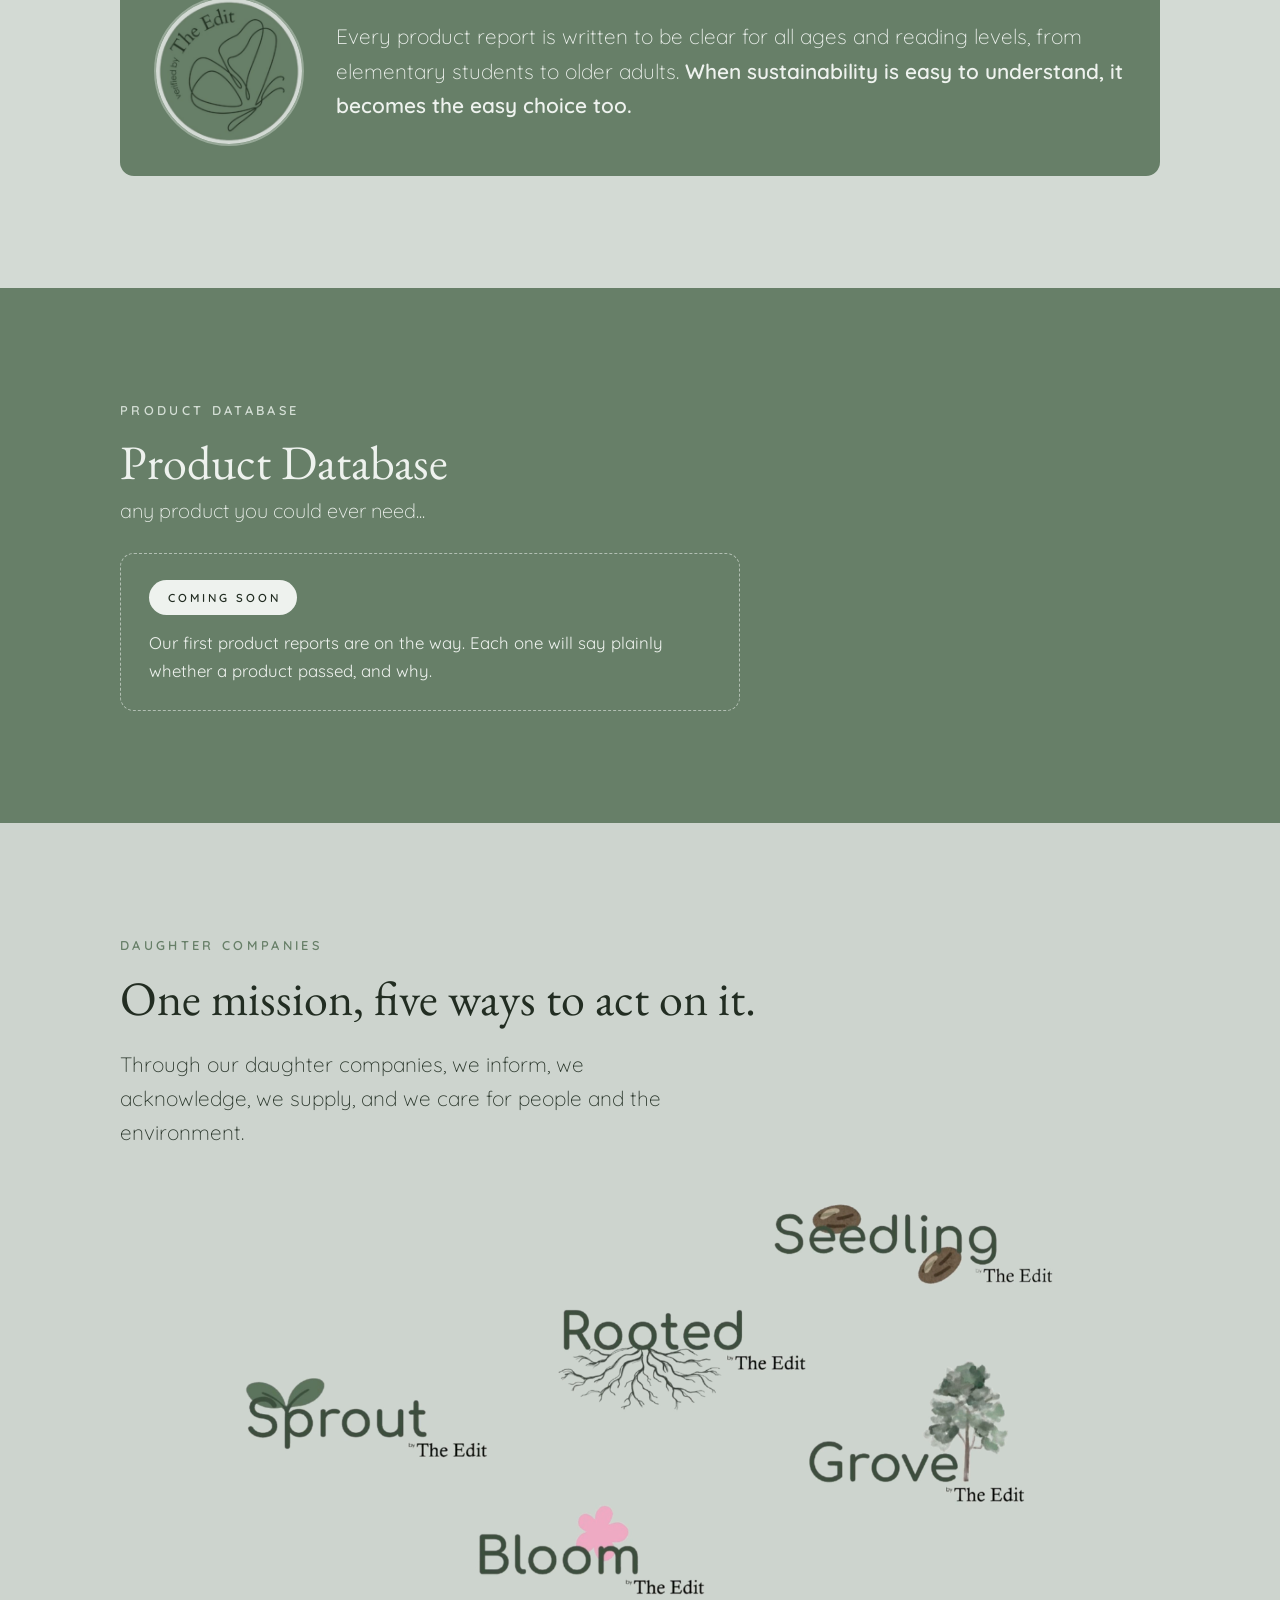
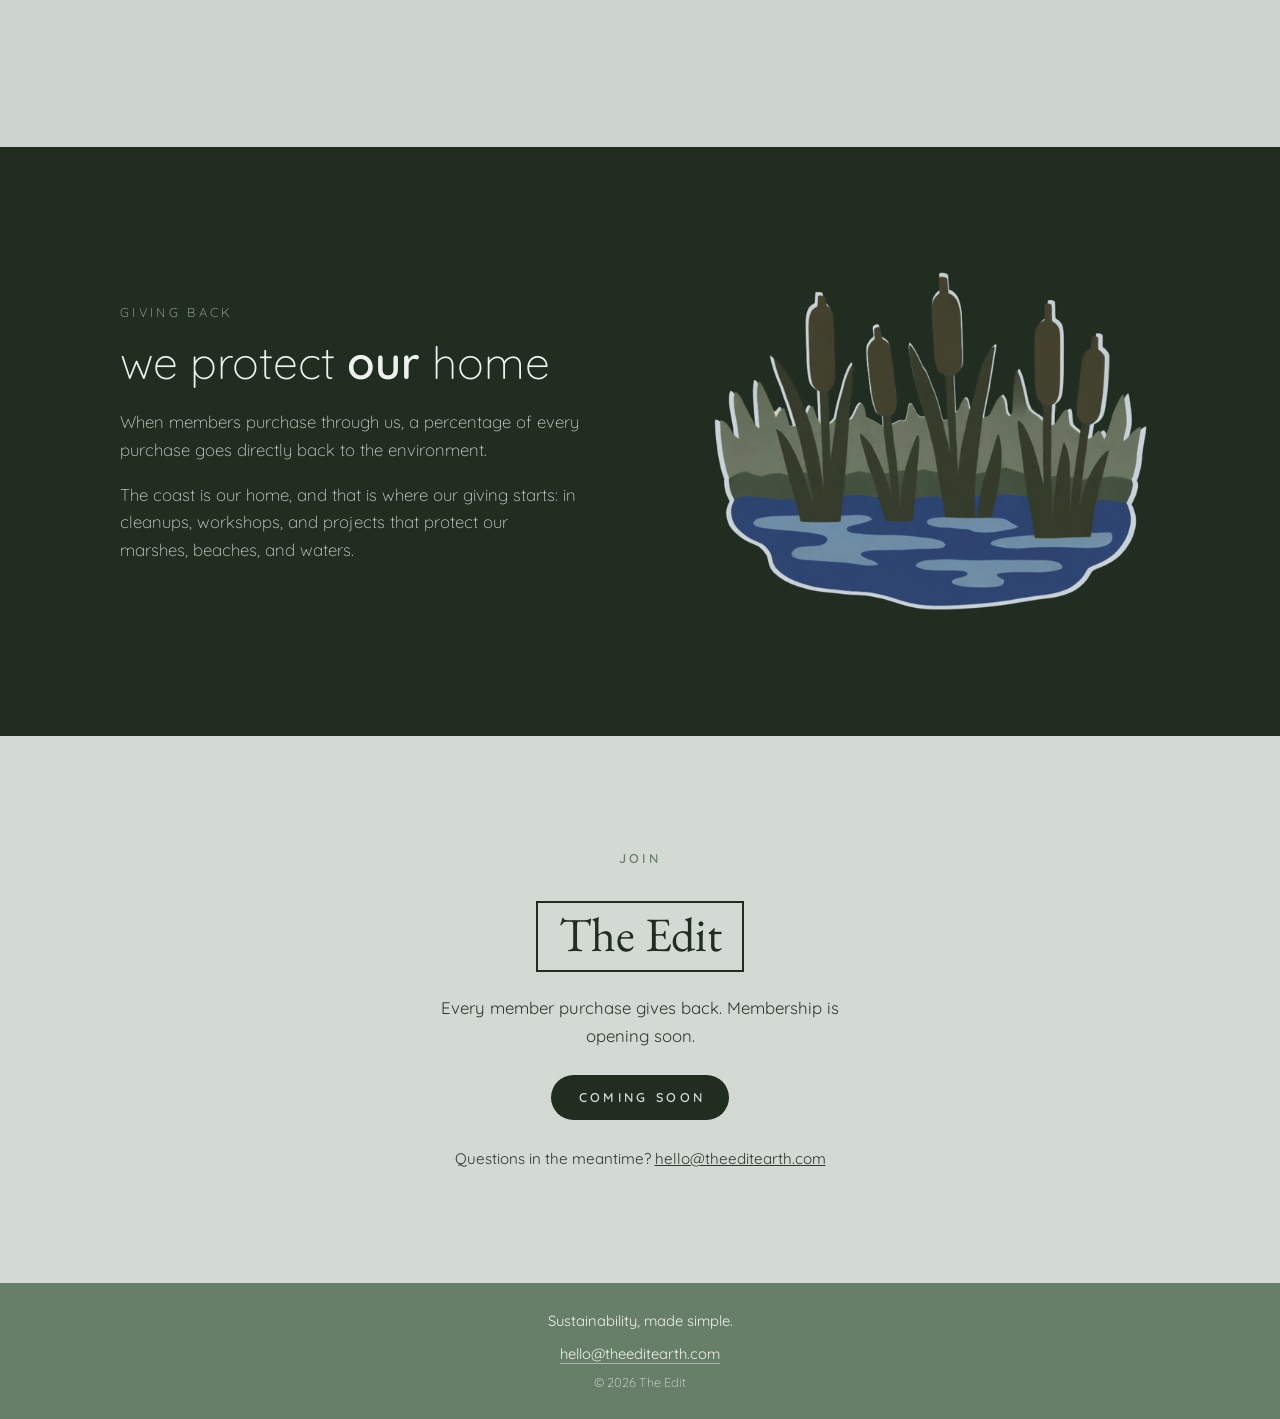
==== commit d6429712: "Add contact address Co-Authored-By: Claude Fable 5.2 <noreply@anthropic.com> Claude-Session: https:/" ====
--- a/index.html
+++ b/index.html
@@ -195,6 +195,9 @@
 
   footer { background: var(--sage); color: var(--cream); text-align: center; padding: 26px 24px; font-size: 0.92rem; }
   footer p { margin: 0; }
+  footer .contact { margin-top: 8px; }
+  footer .contact a { text-decoration: none; border-bottom: 1px solid rgba(238,242,238,.5); }
+  .join p.reach { margin: 26px auto 0; font-size: 0.95rem; }
   footer .small { margin-top: 6px; font-size: 0.8rem; font-weight: 300; opacity: 0.85; }
 </style>
 </head>
@@ -326,6 +329,7 @@
       <div class="mark-lg">The Edit</div>
       <p>Every member purchase gives back. Membership is opening soon.</p>
       <span class="pill">Coming soon</span>
+      <p class="reach">Questions in the meantime? <a href="mailto:hello@theeditearth.com">hello@theeditearth.com</a></p>
     </div>
   </section>
 
@@ -333,6 +337,7 @@
 
 <footer>
   <p>Sustainability, made simple.</p>
+  <p class="contact"><a href="mailto:hello@theeditearth.com">hello@theeditearth.com</a></p>
   <p class="small">&copy; 2026 The Edit</p>
 </footer>
 
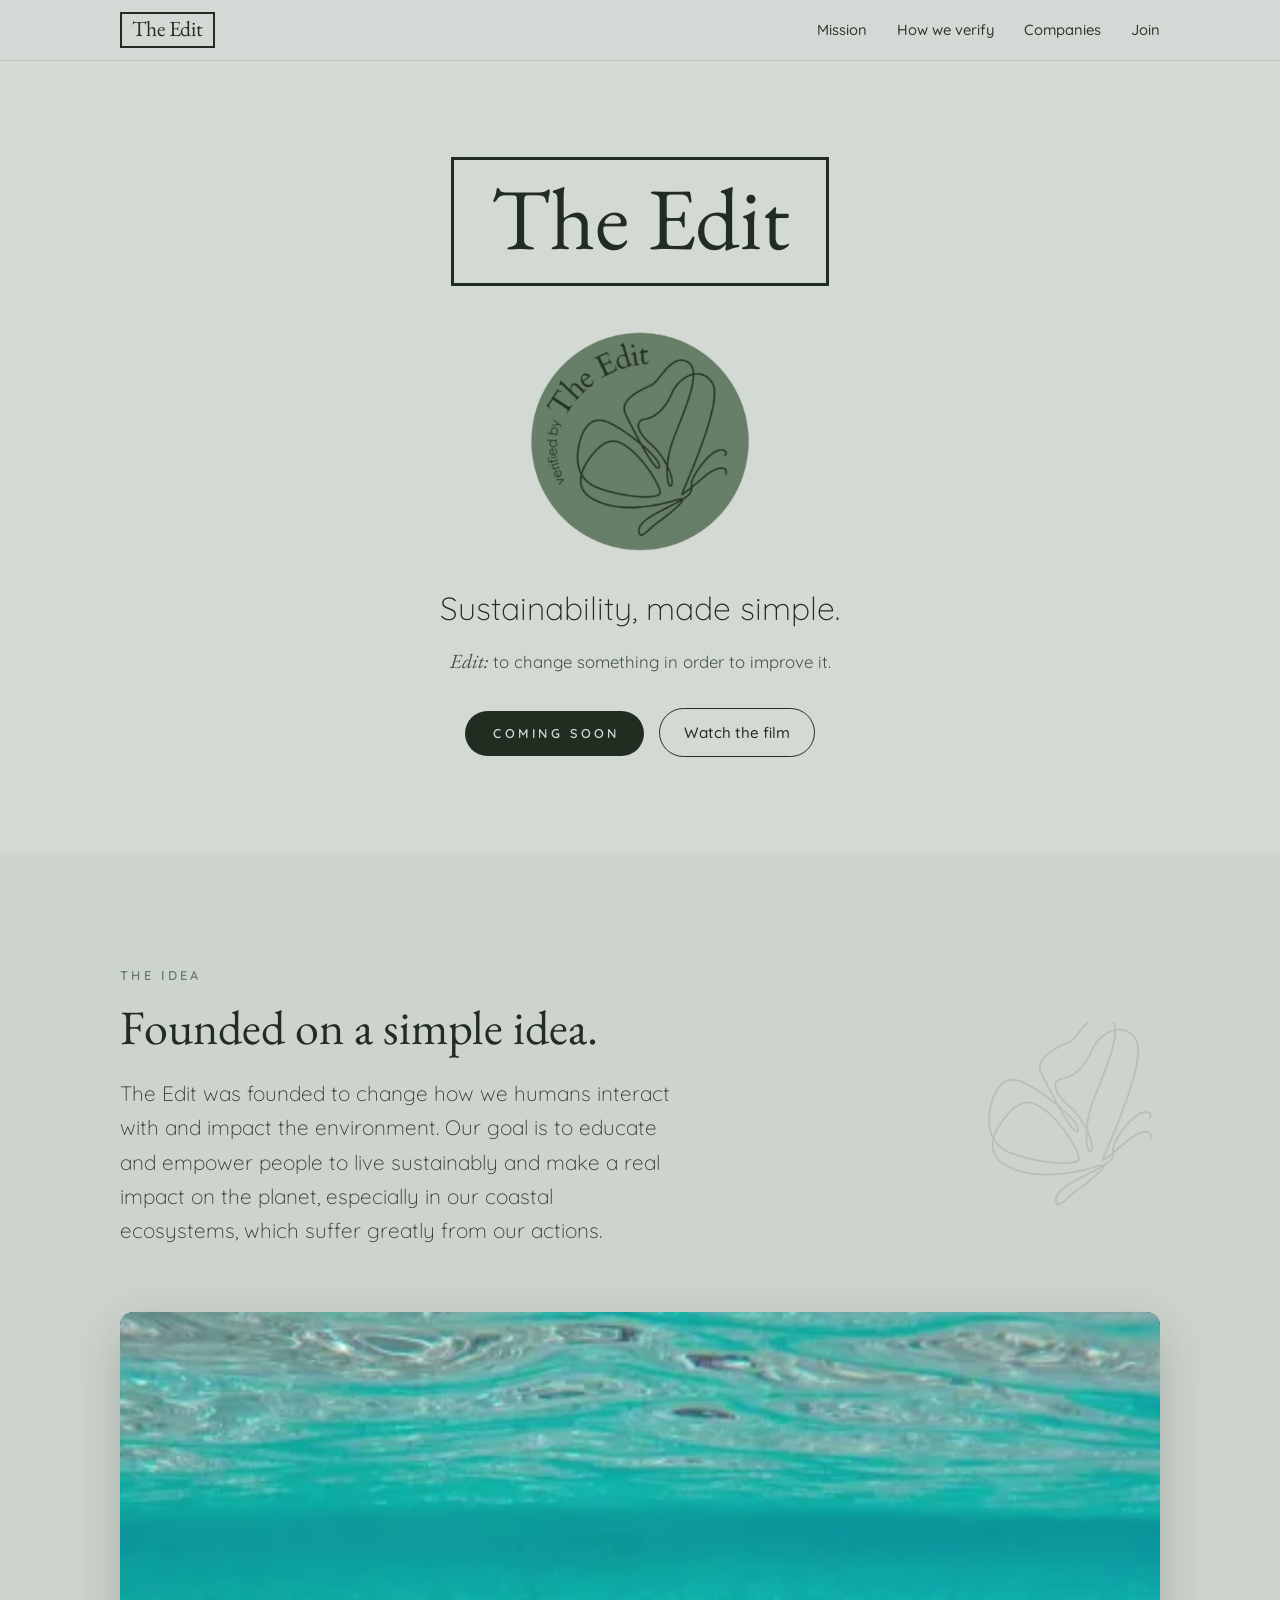
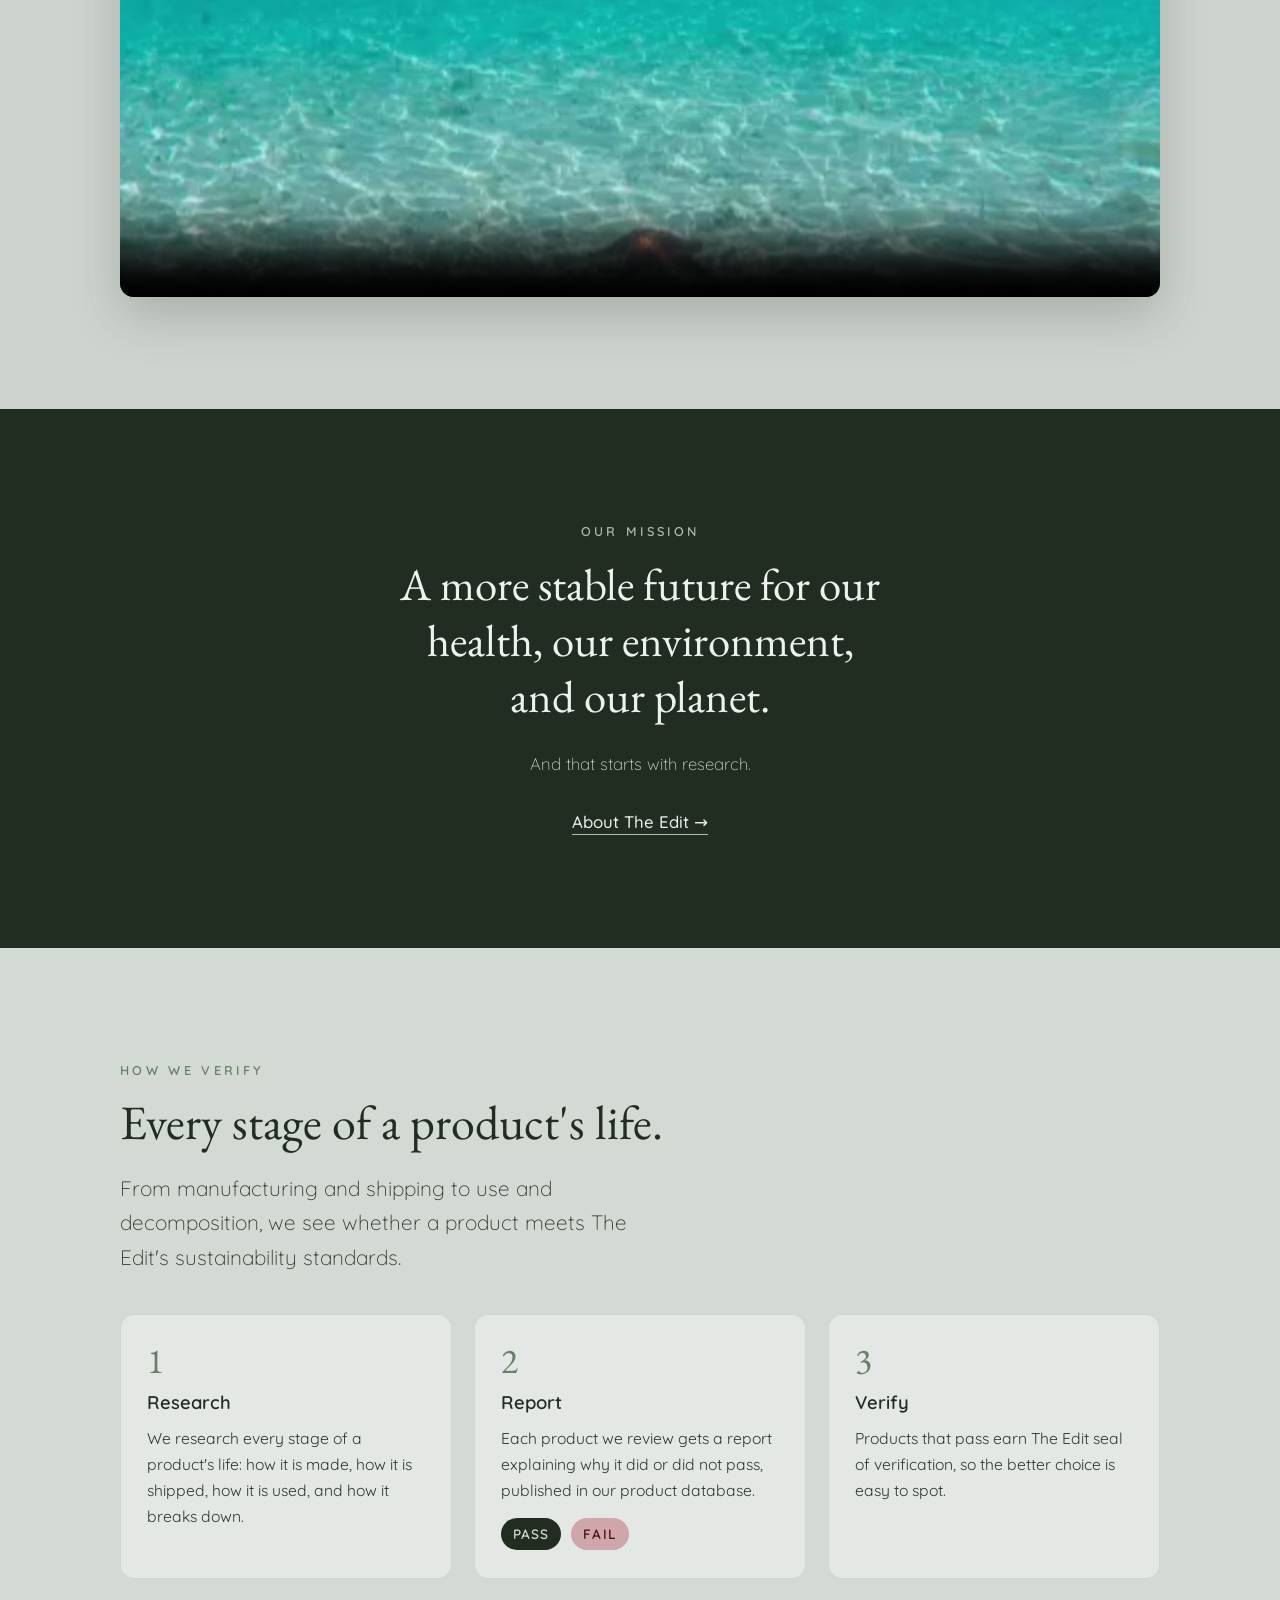
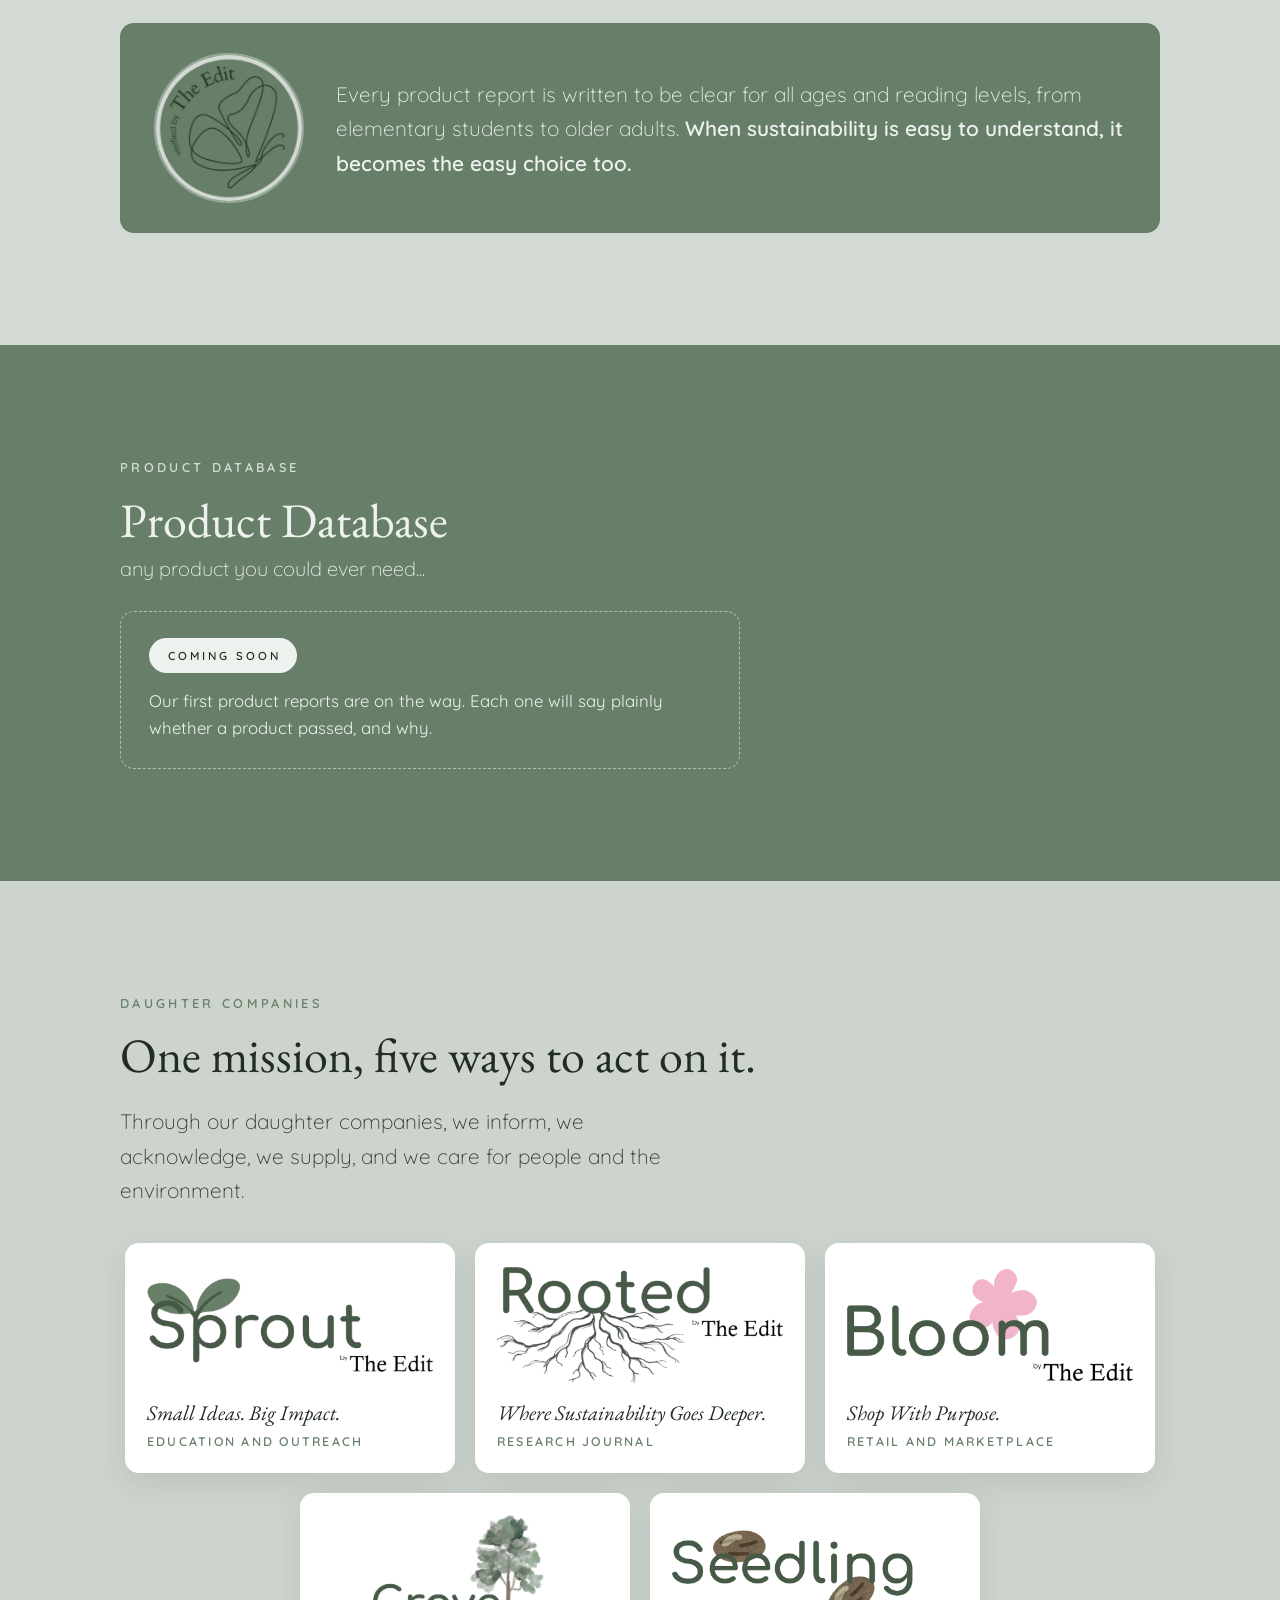
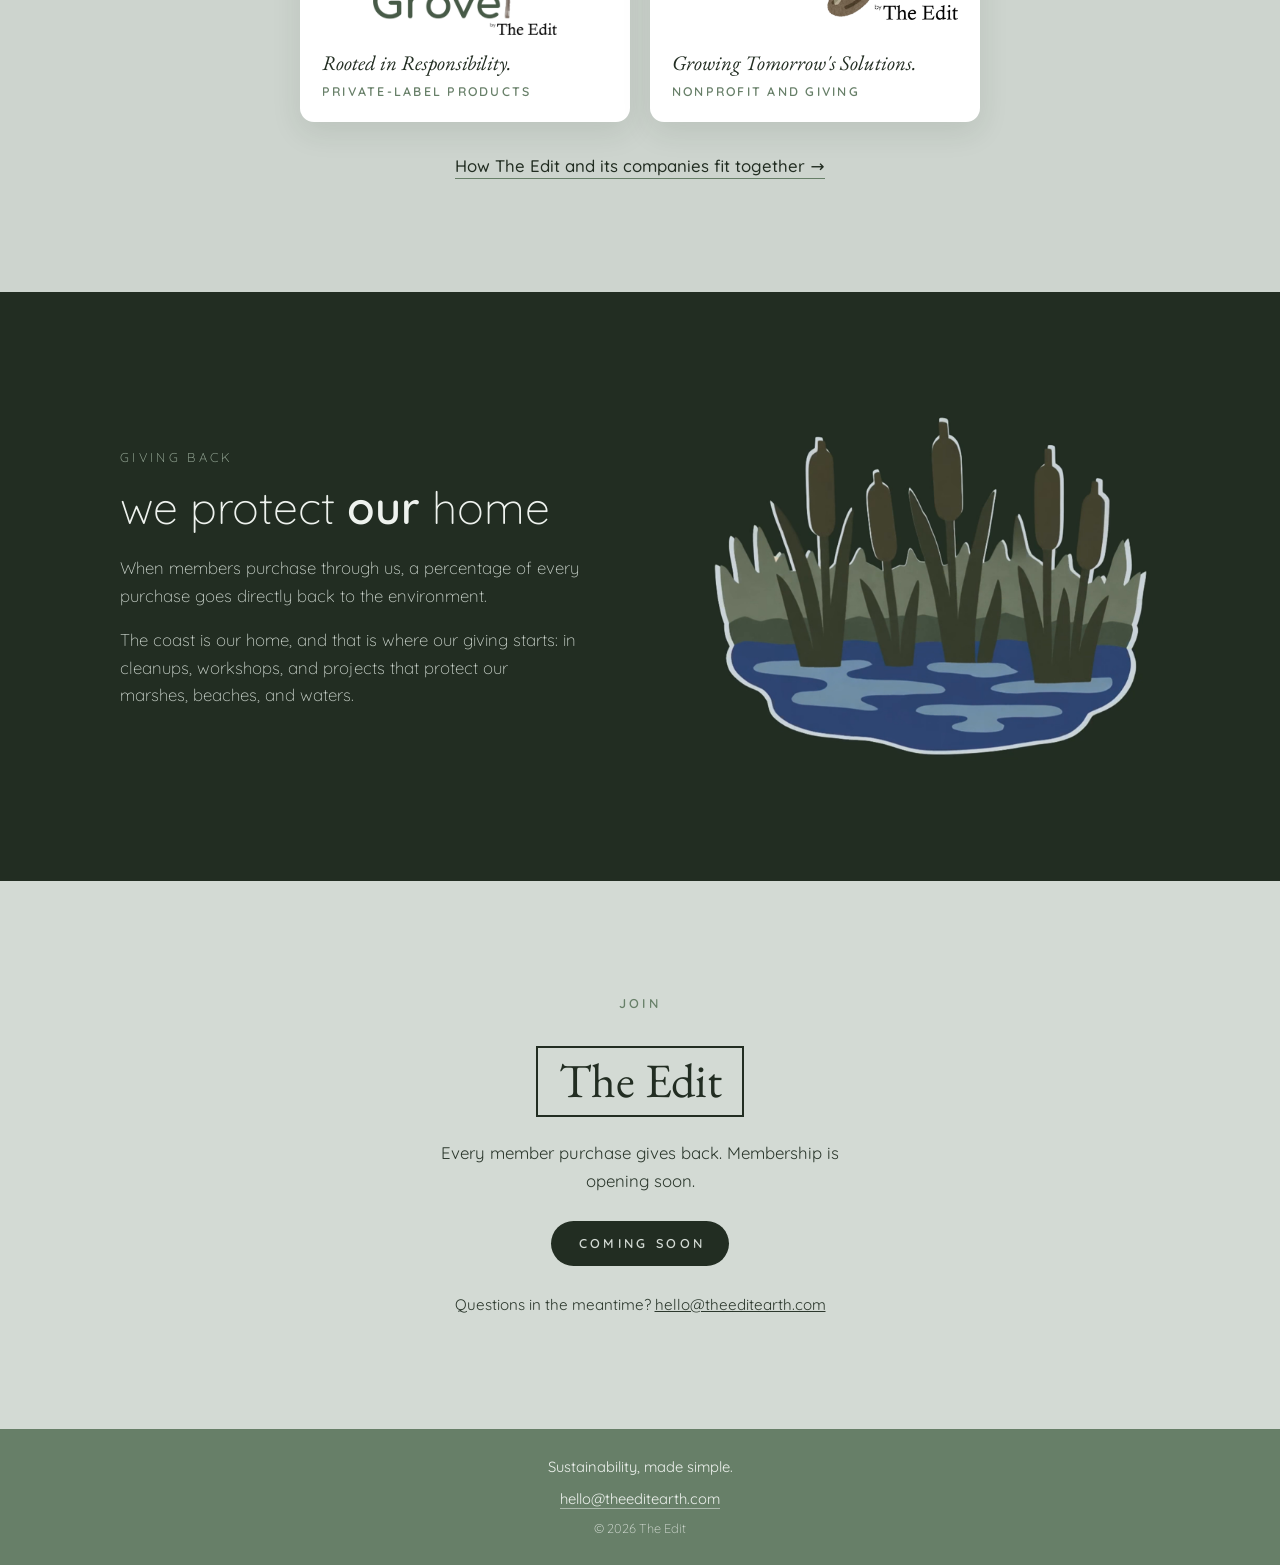
==== commit 57450be2: "Add company pages from Hannah's own site text and logos Co-Authored-By: Claude Fable 5.2 <noreply@an" ====
--- a/index.html
+++ b/index.html
@@ -172,7 +172,21 @@
 
   /* Daughter companies */
   .daughters { background: var(--sage-mist); }
-  .daughters img { margin: 26px auto 0; width: min(100%, 900px); }
+  .cos { display: flex; flex-wrap: wrap; justify-content: center; gap: 20px; margin-top: 36px; }
+  .co {
+    flex: 1 1 280px; max-width: 330px;
+    display: flex; flex-direction: column; text-decoration: none;
+    background: #fff; border-radius: 14px; padding: 22px 22px 20px;
+    box-shadow: 0 10px 30px rgba(34, 45, 34, 0.10);
+    transition: transform .15s ease, box-shadow .15s ease;
+  }
+  .co:hover { transform: translateY(-3px); box-shadow: 0 16px 38px rgba(34, 45, 34, 0.18); }
+  .co img { height: 120px; width: 100%; object-fit: contain; margin-bottom: 16px; }
+  .co .tag { font-family: var(--serif); font-style: italic; font-size: 1.3rem; line-height: 1.2; color: var(--forest); }
+  .co .what { margin-top: 6px; font-size: 0.78rem; font-weight: 600; letter-spacing: 0.18em; text-transform: uppercase; color: var(--sage); }
+  .more { margin: 30px 0 0; text-align: center; font-weight: 500; }
+  .more a { text-decoration: none; border-bottom: 1.5px solid var(--sage); padding-bottom: 2px; color: var(--forest); }
+  .mission .more a { color: var(--cream); border-bottom-color: #a9bcaa; }
   .verbs { display: flex; flex-wrap: wrap; gap: 10px; margin-top: 18px; padding: 0; list-style: none; }
   .verbs li { border: 1.5px solid var(--sage); color: var(--forest); border-radius: 999px; padding: 6px 18px; font-weight: 500; font-size: 0.95rem; }
 
@@ -253,6 +267,7 @@
       <p class="eyebrow">Our mission</p>
       <blockquote>A more stable future for our health, our environment, and our planet.</blockquote>
       <p class="sub">And that starts with research.</p>
+      <p class="more"><a href="about.html">About The Edit &rarr;</a></p>
     </div>
   </section>
 
@@ -305,7 +320,14 @@
       <p class="eyebrow">Daughter companies</p>
       <h2>One mission, five ways to act on it.</h2>
       <p class="lede">Through our daughter companies, we inform, we acknowledge, we supply, and we care for people and the environment.</p>
-      <img src="daughter-companies.png?v=2" width="1400" height="714" alt="Sprout by The Edit, Rooted by The Edit, Seedling by The Edit, Grove by The Edit, and Bloom by The Edit">
+      <div class="cos">
+        <a class="co" href="sprout.html"><img src="logo-sprout.png" alt="Sprout by The Edit"><span class="tag">Small Ideas. Big Impact.</span><span class="what">Education and outreach</span></a>
+        <a class="co" href="rooted.html"><img src="logo-rooted.png" alt="Rooted by The Edit"><span class="tag">Where Sustainability Goes Deeper.</span><span class="what">Research journal</span></a>
+        <a class="co" href="bloom.html"><img src="logo-bloom.png" alt="Bloom by The Edit"><span class="tag">Shop With Purpose.</span><span class="what">Retail and marketplace</span></a>
+        <a class="co" href="grove.html"><img src="logo-grove.png" alt="Grove by The Edit"><span class="tag">Rooted in Responsibility.</span><span class="what">Private-label products</span></a>
+        <a class="co" href="seedling.html"><img src="logo-seedling.png" alt="Seedling by The Edit"><span class="tag">Growing Tomorrow's Solutions.</span><span class="what">Nonprofit and giving</span></a>
+      </div>
+      <p class="more"><a href="about.html">How The Edit and its companies fit together &rarr;</a></p>
     </div>
   </section>
 
